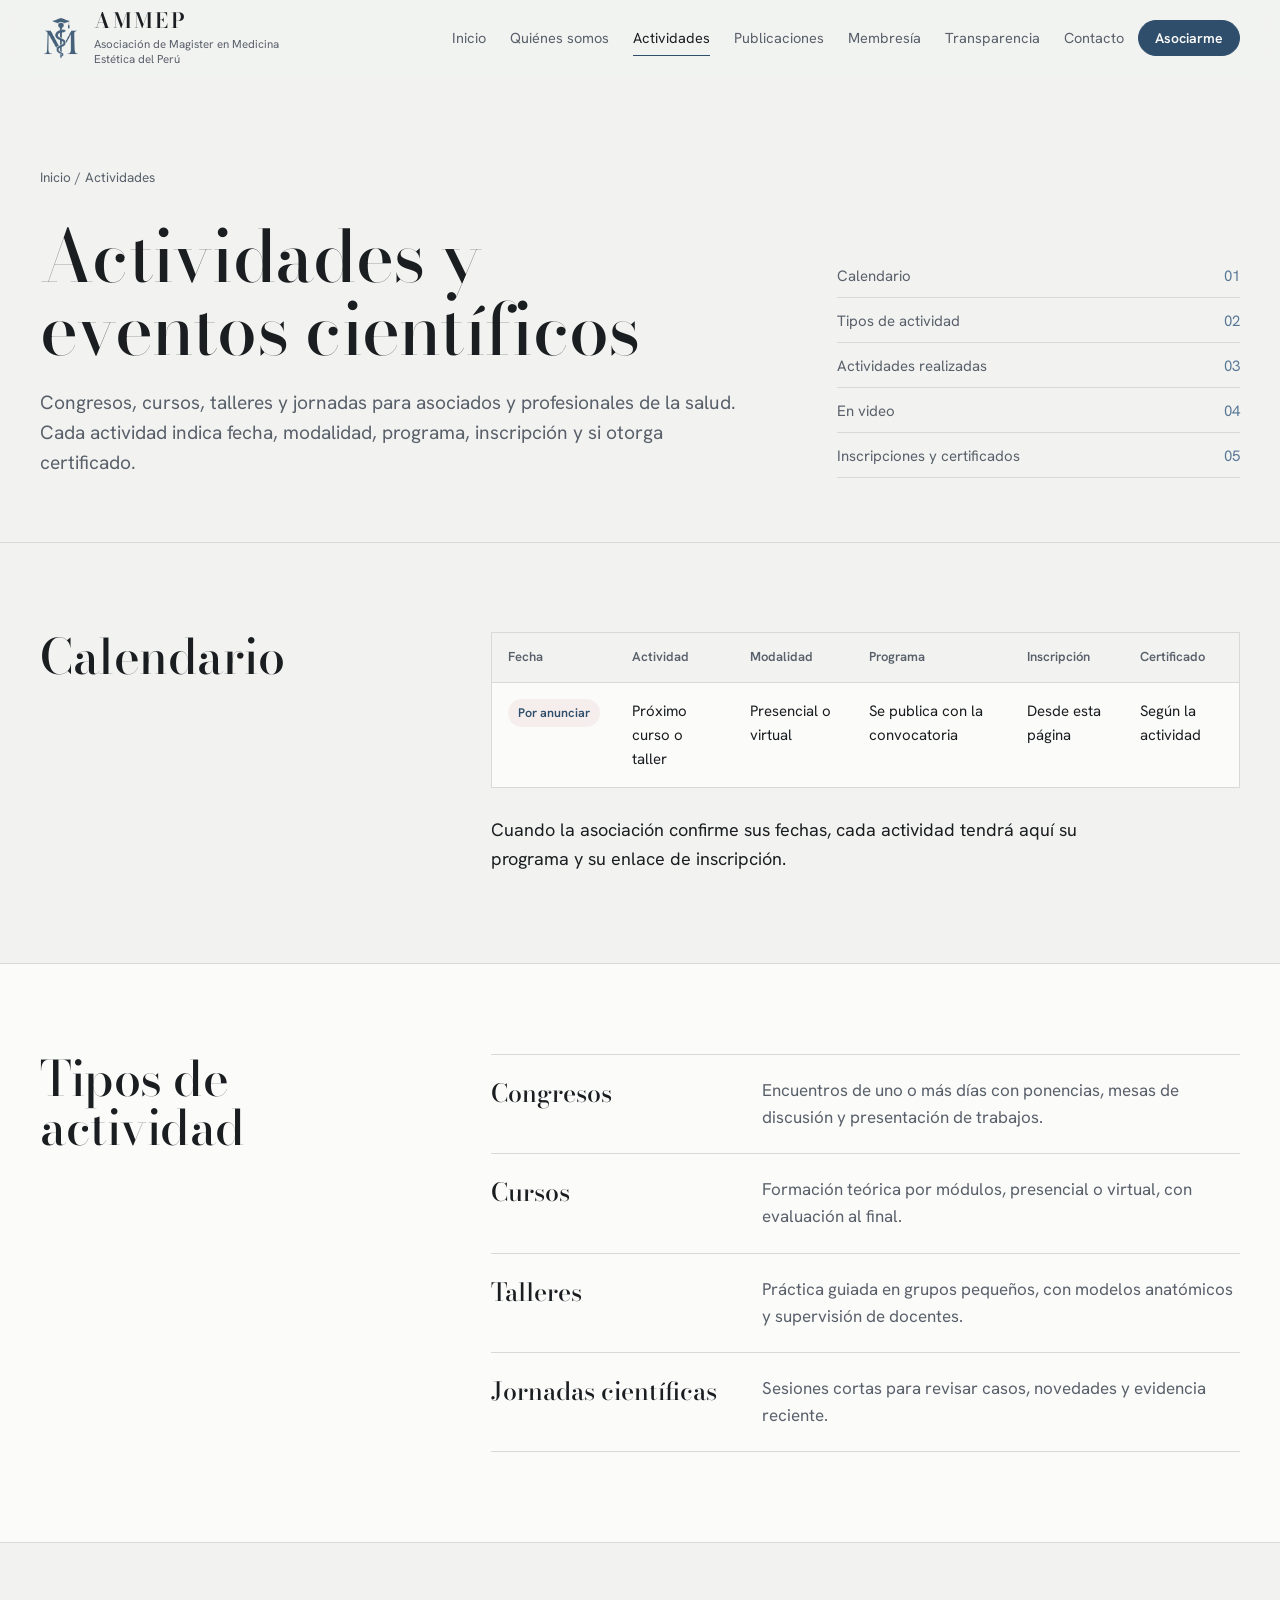
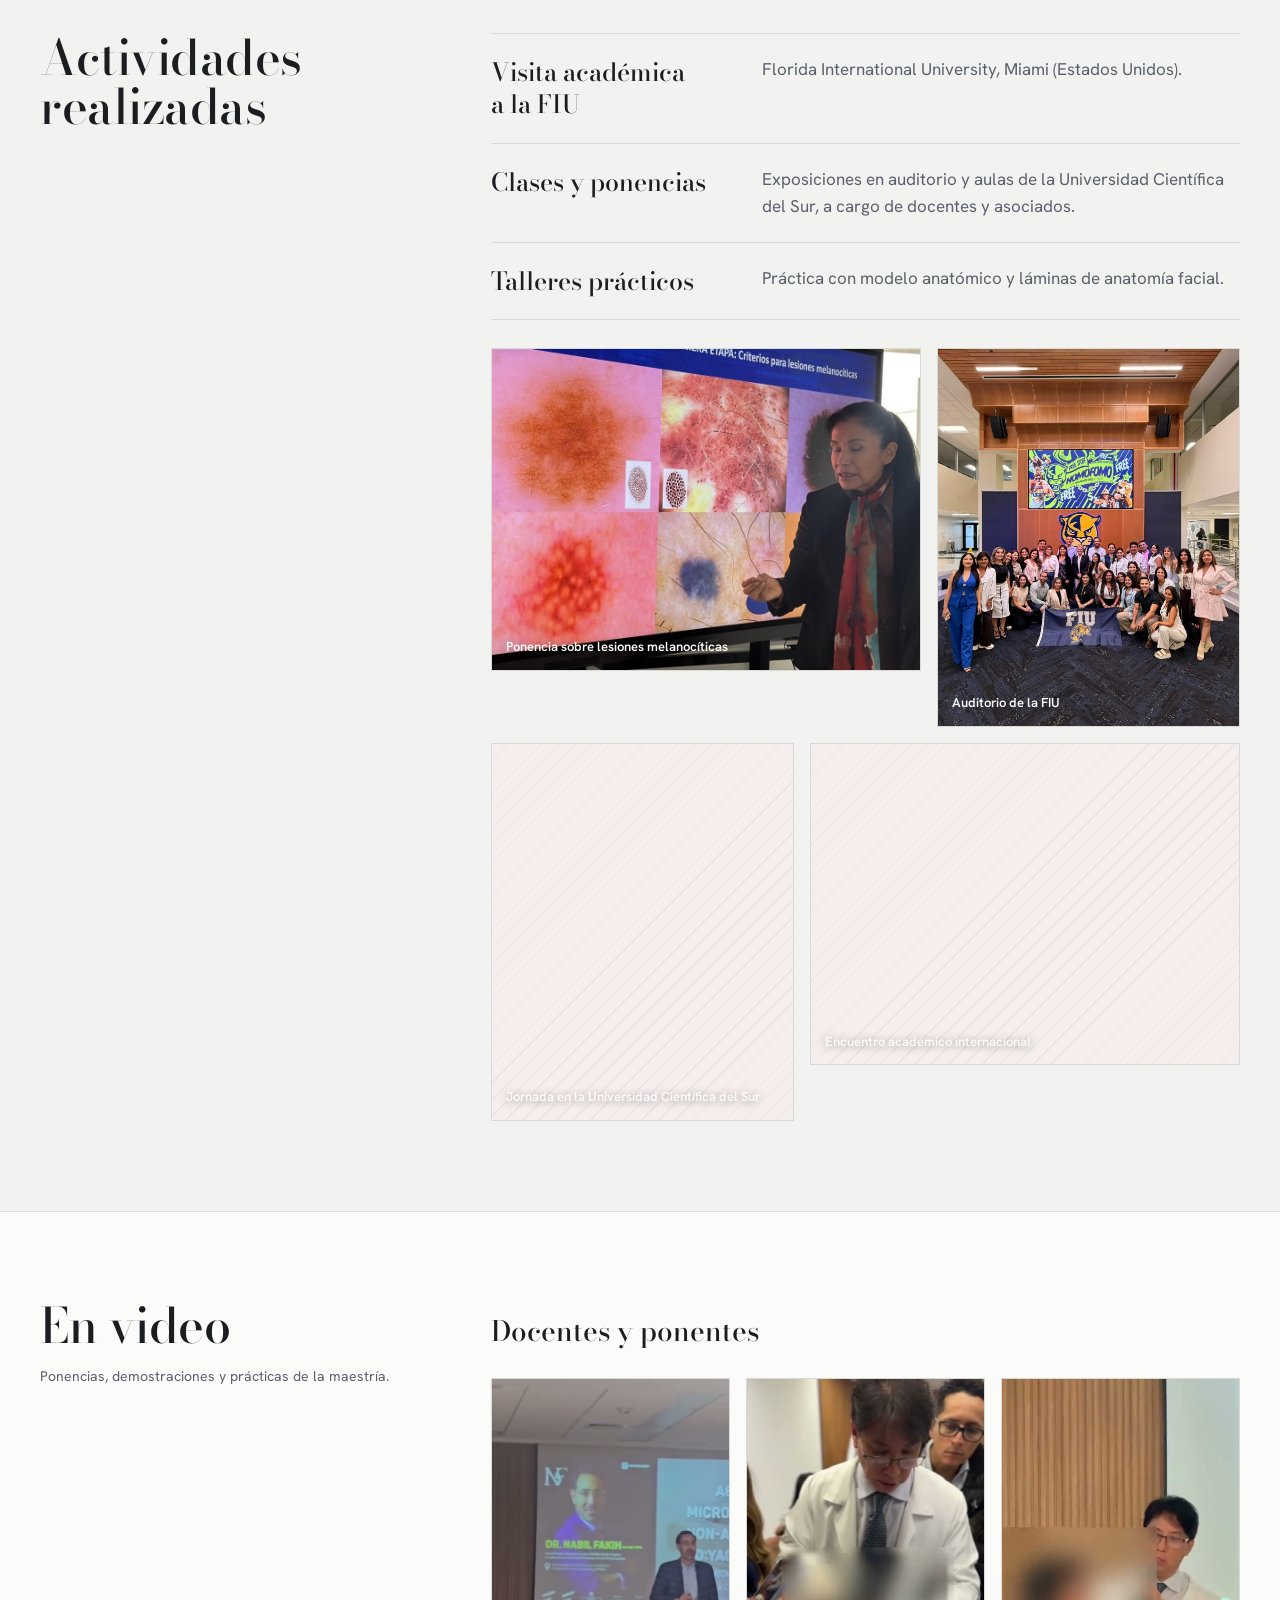
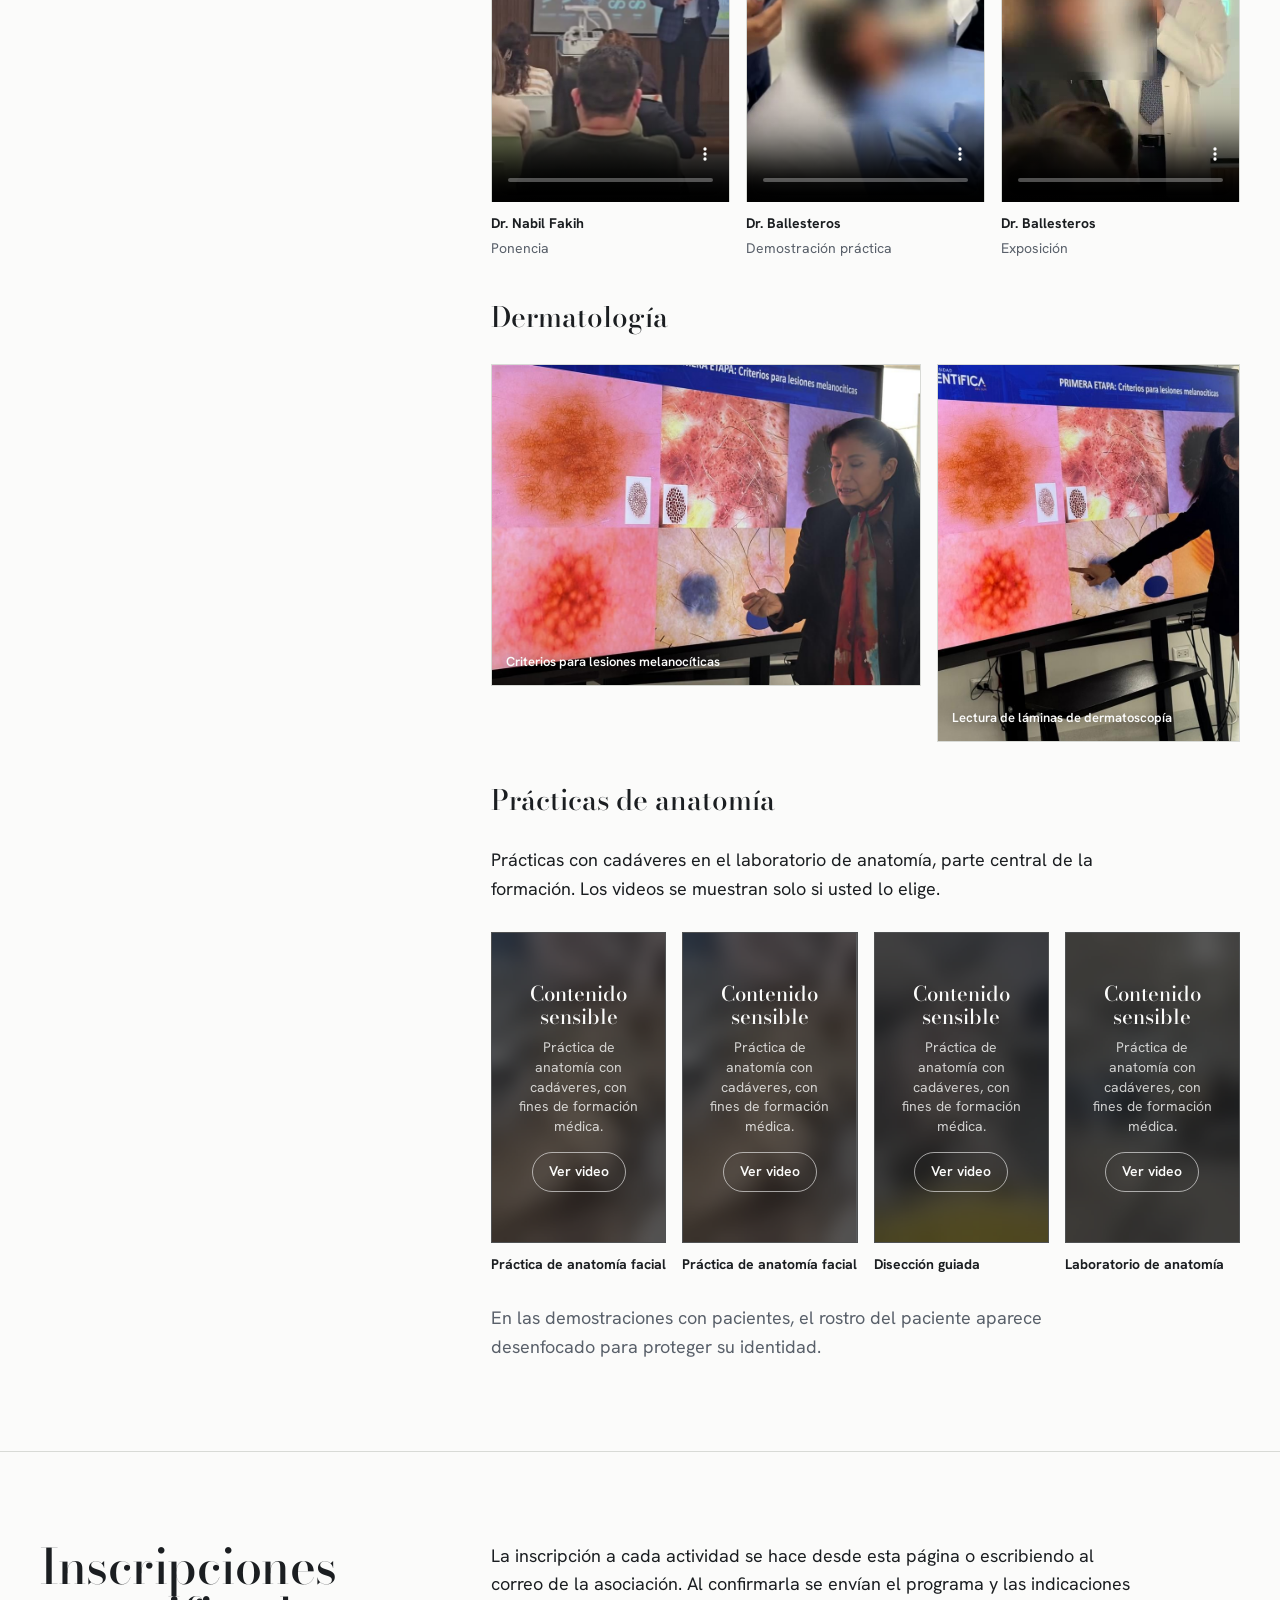
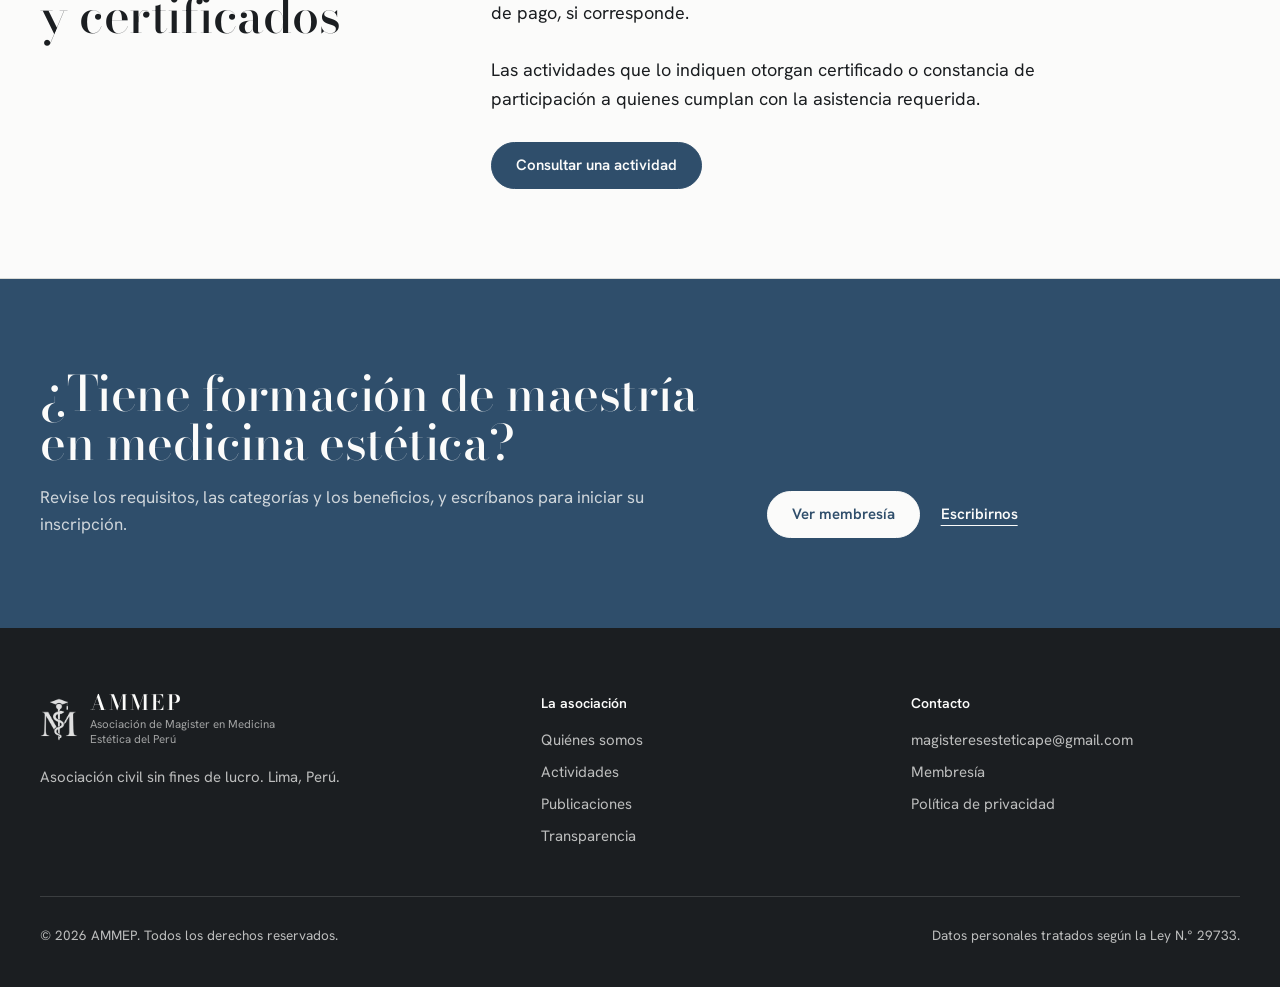
==== actividades.html @ 6d78eb1d "Vista previa de la web de AMMEP Co-Authored-By: Claude Opus 5.5 <noreply@anthropic.com>" ====
<!doctype html>
<html lang="es-PE">
<head>
<meta charset="utf-8">
<meta name="robots" content="noindex, nofollow">
<meta name="viewport" content="width=device-width, initial-scale=1, viewport-fit=cover">
<title>Actividades | AMMEP</title>
<meta name="description" content="Congresos, cursos, talleres y jornadas científicas de AMMEP: calendario, modalidad, inscripción y certificados.">
<meta property="og:title" content="Actividades | AMMEP">
<meta property="og:description" content="Congresos, cursos, talleres y jornadas científicas de AMMEP: calendario, modalidad, inscripción y certificados.">
<meta property="og:type" content="website">
<meta property="og:url" content="https://www.ammep.pe/actividades.html">
<meta property="og:image" content="https://www.ammep.pe/assets/fotos/fiu-fachada.jpg">
<link rel="canonical" href="https://www.ammep.pe/actividades.html">
<meta property="og:locale" content="es_PE">
<meta name="theme-color" content="#f2f3f1">
<link rel="icon" href="data:image/svg+xml,%3Csvg xmlns='http://www.w3.org/2000/svg' viewBox='0 0 64 64'%3E%3Crect width='64' height='64' rx='14' fill='%234f2f43'/%3E%3Ctext x='32' y='44' text-anchor='middle' font-family='Georgia,serif' font-size='34' fill='%23fbfbfa'%3EA%3C/text%3E%3C/svg%3E">
<link rel="preconnect" href="https://fonts.googleapis.com">
<link rel="preconnect" href="https://fonts.gstatic.com" crossorigin>
<link rel="stylesheet" href="https://fonts.googleapis.com/css2?family=Bodoni+Moda:ital,opsz,wght@0,6..96,400..700;1,6..96,400..600&family=Hanken+Grotesk:wght@400;500;600&display=swap">
<link rel="stylesheet" href="assets/estilos.css">
<script>document.documentElement.classList.add('js')</script>
</head>
<body>
<header class="cabecera">
  <div class="contenedor">
    <a class="marca" href="index.html" aria-label="AMMEP, ir al inicio">
      <img src="assets/logo.png" alt="" onerror="this.remove()">
      <span><span class="sigla">AMMEP</span><span class="nombre">Asociación de Magister en Medicina Estética del Perú</span></span>
    </a>
    <button class="boton-menu" type="button" aria-expanded="false" aria-controls="menu"><b>Menú</b><span aria-hidden="true"></span></button>
    <nav class="menu" id="menu" aria-label="Principal">
      <a href="index.html">Inicio</a>
      <a href="quienes-somos.html">Quiénes somos</a>
      <a href="actividades.html" aria-current="page">Actividades</a>
      <a href="publicaciones.html">Publicaciones</a>
      <a href="membresia.html">Membresía</a>
      <a href="transparencia.html">Transparencia</a>
      <a href="contacto.html">Contacto</a>
      <a class="boton lleno chico" href="membresia.html#inscripcion">Asociarme</a>
    </nav>
  </div>
</header>
<main>
<section class="titulo-pagina">
  <div class="contenedor">
    <p class="ruta"><a href="index.html">Inicio</a> / Actividades</p>
    <div style="display:grid;gap:22px">
      <h1>Actividades y eventos científicos</h1>
      <p class="lead">Congresos, cursos, talleres y jornadas para asociados y profesionales de la salud. Cada actividad indica fecha, modalidad, programa, inscripción y si otorga certificado.</p>
    </div>
    <ul class="indice" aria-label="En esta página">
        <li><a href="#calendario"><span>Calendario</span><span>01</span></a></li>
        <li><a href="#tipos"><span>Tipos de actividad</span><span>02</span></a></li>
        <li><a href="#realizadas"><span>Actividades realizadas</span><span>03</span></a></li>
        <li><a href="#videos"><span>En video</span><span>04</span></a></li>
        <li><a href="#inscripciones"><span>Inscripciones y certificados</span><span>05</span></a></li>
    </ul>
  </div>
</section>
<section class="bloque" id="calendario">
  <div class="contenedor">
    <div class="cabeza">
      <h2>Calendario</h2>
    </div>
    <div class="cuerpo">
      <div class="tabla">
        <table>
          <thead><tr><th>Fecha</th><th>Actividad</th><th>Modalidad</th><th>Programa</th><th>Inscripción</th><th>Certificado</th></tr></thead>
          <tbody>
            <tr><td><span class="estado">Por anunciar</span></td><td>Próximo curso o taller</td><td>Presencial o virtual</td><td>Se publica con la convocatoria</td><td>Desde esta página</td><td>Según la actividad</td></tr>
          </tbody>
        </table>
      </div>
      <p>Cuando la asociación confirme sus fechas, cada actividad tendrá aquí su programa y su enlace de inscripción.</p>
    </div>
  </div>
</section>
<section class="bloque tinte" id="tipos">
  <div class="contenedor">
    <div class="cabeza">
      <h2>Tipos de actividad</h2>
    </div>
    <div class="cuerpo">
      <ul class="filas">
        <li><h3>Congresos</h3><p>Encuentros de uno o más días con ponencias, mesas de discusión y presentación de trabajos.</p></li>
        <li><h3>Cursos</h3><p>Formación teórica por módulos, presencial o virtual, con evaluación al final.</p></li>
        <li><h3>Talleres</h3><p>Práctica guiada en grupos pequeños, con modelos anatómicos y supervisión de docentes.</p></li>
        <li><h3>Jornadas científicas</h3><p>Sesiones cortas para revisar casos, novedades y evidencia reciente.</p></li>
      </ul>
    </div>
  </div>
</section>
<section class="bloque" id="realizadas">
  <div class="contenedor">
    <div class="cabeza">
      <h2>Actividades realizadas</h2>
    </div>
    <div class="cuerpo">
      <ul class="filas">
        <li><h3>Visita académica a la FIU</h3><p>Florida International University, Miami (Estados Unidos).</p></li>
        <li><h3>Clases y ponencias</h3><p>Exposiciones en auditorio y aulas de la Universidad Científica del Sur, a cargo de docentes y asociados.</p></li>
        <li><h3>Talleres prácticos</h3><p>Práctica con modelo anatómico y láminas de anatomía facial.</p></li>
      </ul>
      <div class="galeria">
        <figure class="foto"><img src="assets/fotos/dermatoscopia.jpg" alt="Ponencia sobre lesiones melanocíticas" loading="lazy" decoding="async" style="object-position:center"><figcaption><b>Ponencia sobre lesiones melanocíticas</b><code>assets/fotos/dermatoscopia.jpg</code></figcaption></figure>
        <figure class="foto"><img src="assets/fotos/fiu-auditorio.jpg" alt="Auditorio de la FIU" loading="lazy" decoding="async" style="object-position:center 70%"><figcaption><b>Auditorio de la FIU</b><code>assets/fotos/fiu-auditorio.jpg</code></figcaption></figure>
        <figure class="foto"><img src="assets/fotos/grupo-cientifica.jpg" alt="Jornada en la Universidad Científica del Sur" loading="lazy" decoding="async" style="object-position:center 65%"><figcaption><b>Jornada en la Universidad Científica del Sur</b><code>assets/fotos/grupo-cientifica.jpg</code></figcaption></figure>
        <figure class="foto"><img src="assets/fotos/aaam-grupo.jpg" alt="Encuentro académico internacional" loading="lazy" decoding="async" style="object-position:center 60%"><figcaption><b>Encuentro académico internacional</b><code>assets/fotos/aaam-grupo.jpg</code></figcaption></figure>
      </div>
    </div>
  </div>
</section>
<section class="bloque tinte" id="videos">
  <div class="contenedor">
    <div class="cabeza">
      <h2>En video</h2>
      <p class="chico">Ponencias, demostraciones y prácticas de la maestría.</p>
    </div>
    <div class="cuerpo">
      <h3>Docentes y ponentes</h3>
      <div class="videos">
        <figure class="video"><video controls playsinline preload="none" poster="assets/videos/dr-fakih-ponencia.jpg"><source src="assets/videos/dr-fakih-ponencia.mp4" type="video/mp4"></video><figcaption><b>Dr. Nabil Fakih</b><span>Ponencia</span></figcaption></figure>
        <figure class="video"><video controls playsinline preload="none" poster="assets/videos/dr-ballesteros-procedimiento.jpg"><source src="assets/videos/dr-ballesteros-procedimiento.mp4" type="video/mp4"></video><figcaption><b>Dr. Ballesteros</b><span>Demostración práctica</span></figcaption></figure>
        <figure class="video"><video controls playsinline preload="none" poster="assets/videos/dr-ballesteros-ponencia.jpg"><source src="assets/videos/dr-ballesteros-ponencia.mp4" type="video/mp4"></video><figcaption><b>Dr. Ballesteros</b><span>Exposición</span></figcaption></figure>
      </div>
      <h3>Dermatología</h3>
      <div class="galeria">
        <figure class="foto"><img src="assets/fotos/dermatologa-2.jpg" alt="Criterios para lesiones melanocíticas" loading="lazy" decoding="async" style="object-position:center"><figcaption><b>Criterios para lesiones melanocíticas</b><code>assets/fotos/dermatologa-2.jpg</code></figcaption></figure>
        <figure class="foto"><img src="assets/fotos/dermatologa-1.jpg" alt="Lectura de láminas de dermatoscopía" loading="lazy" decoding="async" style="object-position:center 40%"><figcaption><b>Lectura de láminas de dermatoscopía</b><code>assets/fotos/dermatologa-1.jpg</code></figcaption></figure>
      </div>
      <h3>Prácticas de anatomía</h3>
      <p>Prácticas con cadáveres en el laboratorio de anatomía, parte central de la formación. Los videos se muestran solo si usted lo elige.</p>
      <div class="videos">
        <figure class="video sensible"><video playsinline preload="none" poster="assets/videos/anatomia-1.jpg" data-src="assets/videos/anatomia-1.mp4"></video><button class="aviso-sensible" type="button"><b>Contenido sensible</b><span>Práctica de anatomía con cadáveres, con fines de formación médica.</span><i>Ver video</i></button><figcaption><b>Práctica de anatomía facial</b></figcaption></figure>
        <figure class="video sensible"><video playsinline preload="none" poster="assets/videos/anatomia-2.jpg" data-src="assets/videos/anatomia-2.mp4"></video><button class="aviso-sensible" type="button"><b>Contenido sensible</b><span>Práctica de anatomía con cadáveres, con fines de formación médica.</span><i>Ver video</i></button><figcaption><b>Práctica de anatomía facial</b></figcaption></figure>
        <figure class="video sensible"><video playsinline preload="none" poster="assets/videos/anatomia-3.jpg" data-src="assets/videos/anatomia-3.mp4"></video><button class="aviso-sensible" type="button"><b>Contenido sensible</b><span>Práctica de anatomía con cadáveres, con fines de formación médica.</span><i>Ver video</i></button><figcaption><b>Disección guiada</b></figcaption></figure>
        <figure class="video sensible"><video playsinline preload="none" poster="assets/videos/anatomia-4.jpg" data-src="assets/videos/anatomia-4.mp4"></video><button class="aviso-sensible" type="button"><b>Contenido sensible</b><span>Práctica de anatomía con cadáveres, con fines de formación médica.</span><i>Ver video</i></button><figcaption><b>Laboratorio de anatomía</b></figcaption></figure>
      </div>
      <p class="chico">En las demostraciones con pacientes, el rostro del paciente aparece desenfocado para proteger su identidad.</p>
    </div>
  </div>
</section>
<section class="bloque tinte" id="inscripciones">
  <div class="contenedor">
    <div class="cabeza">
      <h2>Inscripciones y certificados</h2>
    </div>
    <div class="cuerpo">
      <p>La inscripción a cada actividad se hace desde esta página o escribiendo al correo de la asociación. Al confirmarla se envían el programa y las indicaciones de pago, si corresponde.</p>
      <p>Las actividades que lo indiquen otorgan certificado o constancia de participación a quienes cumplan con la asistencia requerida.</p>
      <div class="acciones"><a class="boton lleno" href="contacto.html">Consultar una actividad</a></div>
    </div>
  </div>
</section>
<section class="llamado">
  <div class="contenedor">
    <div style="display:grid;gap:16px">
      <h2>¿Tiene formación de maestría en medicina estética?</h2>
      <p>Revise los requisitos, las categorías y los beneficios, y escríbanos para iniciar su inscripción.</p>
    </div>
    <div class="acciones">
      <a class="boton lleno" href="membresia.html">Ver membresía</a>
      <a class="boton texto" href="contacto.html">Escribirnos</a>
    </div>
  </div>
</section>
</main>
<footer class="pie">
  <div class="contenedor">
    <div style="display:grid;gap:18px;align-content:start">
      <a class="marca" href="index.html"><img src="assets/logo-blanco.png" alt="" onerror="this.remove()"><span><span class="sigla">AMMEP</span><span class="nombre">Asociación de Magister en Medicina Estética del Perú</span></span></a>
      <p>Asociación civil sin fines de lucro. Lima, Perú.</p>
    </div>
    <div>
      <h4>La asociación</h4>
      <ul>
        <li><a href="quienes-somos.html">Quiénes somos</a></li>
        <li><a href="actividades.html">Actividades</a></li>
        <li><a href="publicaciones.html">Publicaciones</a></li>
        <li><a href="transparencia.html">Transparencia</a></li>
      </ul>
    </div>
    <div>
      <h4>Contacto</h4>
      <ul>
        <li><a href="mailto:magisteresesteticape@gmail.com">magisteresesteticape@gmail.com</a></li>
        <li><a href="membresia.html">Membresía</a></li>
        <li><a href="contacto.html#privacidad">Política de privacidad</a></li>
      </ul>
    </div>
    <div class="legal"><span>© <span data-anio>2026</span> AMMEP. Todos los derechos reservados.</span><span>Datos personales tratados según la Ley N.° 29733.</span></div>
  </div>
</footer>
<script src="assets/sitio.js"></script>
</body>
</html>
---- assets/estilos.css ----
/* AMMEP: sociedad científica con aire de laboratorio fino.
   Porcelana fría, azul marino del logo, Bodoni para los títulos y láminas de anatomía en línea fina. */
:root {
  --porcelana: #f2f3f1;
  --hueso: #fbfbfa;
  --grafito: #1b1e21;
  --pizarra: #59606a;
  --linea: #d8dad6;
  --marino: #2f4e6b;
  --marino-2: #5a7896;
  --rubor: #e9dcd8;
  --rubor-claro: #f5eeec;
  --display: "Bodoni Moda", "Bodoni 72", Didot, Georgia, serif;
  --texto: "Hanken Grotesk", "Segoe UI", system-ui, sans-serif;
  --ease: cubic-bezier(.23, 1, .32, 1);
  --ancho: 1240px;
  --gutter: max(20px, env(safe-area-inset-left, 0px));
  color-scheme: light;
}

*, *::before, *::after { box-sizing: border-box; }
html { -webkit-text-size-adjust: 100%; scroll-behavior: smooth; scroll-padding-top: 96px; }
@media (prefers-reduced-motion: reduce) { html { scroll-behavior: auto; } }
body { margin: 0; background: var(--porcelana); color: var(--grafito); font: 400 17px/1.6 var(--texto); -webkit-font-smoothing: antialiased; text-rendering: optimizeLegibility; }
img { max-width: 100%; display: block; }
a { color: inherit; text-decoration-thickness: 1px; text-underline-offset: 4px; }
a:hover { color: var(--marino); }
:focus-visible { outline: 2px solid var(--marino); outline-offset: 3px; border-radius: 2px; }
::selection { background: var(--rubor); color: var(--grafito); }

h1, h2, h3, h4 { margin: 0; font-weight: 500; text-wrap: balance; }
h1, h2 { font-family: var(--display); font-optical-sizing: auto; letter-spacing: -.01em; line-height: 1.02; }
h1 { font-size: clamp(40px, 5.6vw, 84px); }
h2 { font-size: clamp(32px, 3.8vw, 54px); }
h3 { font-family: var(--texto); font-size: 20px; font-weight: 600; line-height: 1.3; }
p { margin: 0; max-width: 64ch; }
.lead { font-size: clamp(18px, 1.5vw, 21px); line-height: 1.55; color: var(--pizarra); }
.chico { font-size: 14px; color: var(--pizarra); }

.contenedor { width: 100%; max-width: var(--ancho); margin-inline: auto; padding-left: var(--gutter); padding-right: max(20px, env(safe-area-inset-right, 0px)); }


/* ---------- Encabezado ---------- */
.cabecera { position: sticky; top: env(safe-area-inset-top, 0px); z-index: 30; background: color-mix(in srgb, var(--porcelana) 86%, transparent); backdrop-filter: saturate(1.2) blur(14px); -webkit-backdrop-filter: saturate(1.2) blur(14px); border-bottom: 1px solid transparent; transition: border-color .3s var(--ease); }
.cabecera.con-scroll { border-bottom-color: var(--linea); }
.cabecera .contenedor { display: flex; align-items: center; justify-content: space-between; gap: 24px; min-height: 76px; }
.marca { display: flex; align-items: center; gap: 12px; text-decoration: none; color: var(--grafito); }
.marca img { width: 42px; height: 42px; object-fit: contain; }
.marca .sigla { font: 600 21px/1 var(--display); letter-spacing: .14em; }
.marca .nombre { display: block; font-size: 11.5px; line-height: 1.3; color: var(--pizarra); max-width: 210px; }
.marca:hover { color: var(--grafito); }
.menu { display: flex; align-items: center; gap: 4px; }
.menu a { text-decoration: none; font-size: 14.5px; color: var(--pizarra); padding: 8px 10px; position: relative; transition: color .2s var(--ease); }
.menu a::after { content: ""; position: absolute; left: 10px; right: 10px; bottom: 2px; height: 1px; background: var(--marino); transform: scaleX(0); transform-origin: left; transition: transform .35s var(--ease); }
@media (hover: hover) and (pointer: fine) { .menu a:hover { color: var(--grafito); } .menu a:hover::after { transform: scaleX(1); } }
.menu a[aria-current="page"] { color: var(--grafito); }
.menu a[aria-current="page"]::after { transform: scaleX(1); }
.boton-menu { display: none; }

/* ---------- Botones ---------- */
.boton { display: inline-flex; align-items: center; gap: 10px; font: 600 15px/1 var(--texto); text-decoration: none; border-radius: 99px; padding: 15px 24px; border: 1px solid var(--marino); transition: background .25s var(--ease), color .25s var(--ease), transform .16s var(--ease); cursor: pointer; }
.boton:active { transform: scale(.97); }
.boton.lleno { background: var(--marino); color: var(--hueso); }
.boton.lleno:hover { background: var(--grafito); border-color: var(--grafito); color: var(--hueso); }
.boton.borde { background: transparent; color: var(--marino); }
.boton.borde:hover { background: var(--marino); color: var(--hueso); }
.boton.texto { border-color: transparent; padding-inline: 4px; color: var(--grafito); text-decoration: underline; text-underline-offset: 6px; }
.boton.chico { padding: 10px 16px; font-size: 14px; }
.acciones { display: flex; flex-wrap: wrap; align-items: center; gap: 12px 16px; }

/* ---------- Portada de inicio ---------- */
.portada { padding-block: clamp(40px, 7vw, 96px) clamp(56px, 8vw, 120px); }
.portada .contenedor { display: grid; grid-template-columns: minmax(0, 1.15fr) minmax(0, .85fr); gap: clamp(32px, 5vw, 80px); align-items: center; }
.portada .texto { display: grid; gap: 28px; }
.portada .ubicacion { font-size: 14px; color: var(--pizarra); display: flex; align-items: center; gap: 12px; }
.portada .ubicacion::before { content: ""; width: 34px; height: 1px; background: var(--marino); }
.lamina { position: relative; aspect-ratio: 4 / 5; max-width: 100%; background: var(--rubor-claro); border-radius: 2px; overflow: hidden; }
.lamina svg { position: absolute; inset: 0; width: 100%; height: 100%; }
.lamina .trazo { fill: none; stroke: var(--marino); stroke-width: 1; vector-effect: non-scaling-stroke; }
.lamina .guia { fill: none; stroke: var(--marino-2); stroke-width: .75; stroke-dasharray: 3 5; vector-effect: non-scaling-stroke; opacity: .7; }
.lamina .punto { fill: var(--marino); }
.lamina text { font: 500 11px var(--texto); fill: var(--pizarra); letter-spacing: .02em; }
.lamina text.cifra { font-variant-numeric: tabular-nums; fill: var(--marino); }
.lamina .lamina-pie { position: absolute; left: 20px; right: 20px; bottom: 16px; display: flex; justify-content: space-between; font-size: 12px; color: var(--pizarra); }
@media (prefers-reduced-motion: no-preference) {
  .lamina .dibuja { stroke-dasharray: 1200; stroke-dashoffset: 1200; animation: dibuja 2.4s var(--ease) .2s forwards; }
  .lamina .aparece { opacity: 0; animation: aparece .8s var(--ease) forwards; }
  @keyframes dibuja { to { stroke-dashoffset: 0; } }
  @keyframes aparece { to { opacity: 1; } }
}

/* ---------- Encabezado de páginas internas ---------- */
.titulo-pagina { padding-block: clamp(48px, 7vw, 104px) clamp(36px, 5vw, 64px); border-bottom: 1px solid var(--linea); }
.titulo-pagina .contenedor { display: grid; grid-template-columns: minmax(0, 1fr) minmax(0, .55fr); gap: 32px 64px; align-items: end; }
.titulo-pagina .ruta { grid-column: 1 / -1; font-size: 13.5px; color: var(--pizarra); }
.titulo-pagina .ruta a { text-decoration: none; }
.titulo-pagina h1 { font-size: clamp(42px, 5.6vw, 84px); }
.indice { list-style: none; margin: 0; padding: 0; display: grid; gap: 2px; font-size: 15px; align-self: end; }
.indice a { display: flex; justify-content: space-between; gap: 16px; text-decoration: none; padding: 9px 0; border-bottom: 1px solid var(--linea); color: var(--pizarra); }
.indice a span:last-child { font-variant-numeric: tabular-nums; color: var(--marino-2); }
.indice a:hover { color: var(--grafito); }

/* ---------- Bloques de contenido: título a la izquierda, texto a la derecha ---------- */
.bloque { padding-block: clamp(56px, 7vw, 104px); border-bottom: 1px solid var(--linea); }
.bloque:last-of-type { border-bottom: 0; }
.bloque .contenedor { display: grid; grid-template-columns: minmax(0, 4fr) minmax(0, 8fr); gap: 28px clamp(32px, 6vw, 96px); }
.bloque .cabeza { display: grid; gap: 14px; align-content: start; }
@media (min-width: 900px) { .bloque .cabeza { position: sticky; top: 112px; align-self: start; } }
.bloque .cuerpo { display: grid; gap: 28px; min-width: 0; }
.bloque .cuerpo > p { font-size: 18px; }
.bloque.tinte { background: var(--hueso); }

/* Lista editorial con filete */
.filas { list-style: none; margin: 0; padding: 0; display: grid; }
.filas > li { display: grid; grid-template-columns: minmax(0, 1fr) minmax(0, 2fr); gap: 8px 32px; padding: 22px 0; border-top: 1px solid var(--linea); }
.filas > li:last-child { border-bottom: 1px solid var(--linea); }
.filas h3 { font-family: var(--display); font-size: 25px; font-weight: 500; }
.filas p { color: var(--pizarra); }

/* Misión y visión: dos citas grandes */
.declaraciones { display: grid; grid-template-columns: minmax(0, 1fr) minmax(0, 1fr); gap: 24px; }
.declaraciones div { background: var(--hueso); border: 1px solid var(--linea); padding: clamp(24px, 3vw, 40px); display: grid; gap: 14px; align-content: start; }
.declaraciones h3 { font: 600 13px var(--texto); letter-spacing: .08em; text-transform: uppercase; color: var(--marino); }
.declaraciones p { font: 400 clamp(21px, 2vw, 26px)/1.35 var(--display); color: var(--grafito); }

/* Personas de la junta */
.junta { display: grid; grid-template-columns: repeat(auto-fill, minmax(210px, 1fr)); gap: 0; border-top: 1px solid var(--linea); border-left: 1px solid var(--linea); }
.junta div { padding: 22px 20px 24px; border-right: 1px solid var(--linea); border-bottom: 1px solid var(--linea); display: grid; gap: 6px; background: var(--hueso); }
.junta .cargo { font-size: 13.5px; color: var(--marino); font-weight: 600; }
.junta .persona { font: 500 22px/1.2 var(--display); }

/* Ficha de datos */
.ficha { margin: 0; display: grid; grid-template-columns: minmax(150px, max-content) minmax(0, 1fr); border-top: 1px solid var(--linea); }
.ficha dt, .ficha dd { padding: 14px 0; border-bottom: 1px solid var(--linea); margin: 0; }
.ficha dt { color: var(--pizarra); font-size: 15px; padding-right: 32px; }
.ficha dd { font-weight: 500; }

/* Tabla de calendario */
.tabla { overflow-x: auto; border: 1px solid var(--linea); background: var(--hueso); }
.tabla table { width: 100%; border-collapse: collapse; font-size: 15px; min-width: 720px; font-variant-numeric: tabular-nums; }
.tabla th { text-align: left; font-weight: 600; font-size: 13px; color: var(--pizarra); padding: 14px 16px; border-bottom: 1px solid var(--linea); background: var(--porcelana); }
.tabla td { padding: 16px; border-bottom: 1px solid var(--linea); vertical-align: top; }
.tabla tr:last-child td { border-bottom: 0; }
.estado { display: inline-block; font-size: 12.5px; font-weight: 600; padding: 4px 10px; border-radius: 99px; background: var(--rubor-claro); color: var(--marino); white-space: nowrap; }

/* Fotos: espacios reservados hasta que lleguen los archivos */
.foto { position: relative; margin: 0; background: var(--rubor-claro); overflow: hidden; border: 1px solid var(--linea); }
.foto::before { content: ""; position: absolute; inset: 0; background: repeating-linear-gradient(135deg, transparent 0 11px, rgba(47, 78, 107, .06) 11px 12px); }
.foto img { width: 100%; height: 100%; object-fit: cover; position: relative; }
.foto figcaption { position: absolute; left: 14px; bottom: 12px; right: 14px; font-size: 13px; color: var(--pizarra); display: grid; gap: 2px; }
.foto figcaption b { color: var(--grafito); font-weight: 600; }
.foto figcaption code { font-size: 11.5px; color: var(--marino-2); }
.foto img + figcaption { color: var(--hueso); text-shadow: 0 1px 8px rgba(0,0,0,.4); }
.foto img + figcaption b { color: var(--hueso); }
.foto img + figcaption code { display: none; }
.galeria { display: grid; grid-template-columns: repeat(12, minmax(0, 1fr)); gap: 16px; }
.galeria .foto:nth-child(1) { grid-column: span 7; aspect-ratio: 4 / 3; }
.galeria .foto:nth-child(2) { grid-column: span 5; aspect-ratio: 4 / 5; }
.galeria .foto:nth-child(3) { grid-column: span 5; aspect-ratio: 4 / 5; }
.galeria .foto:nth-child(4) { grid-column: span 7; aspect-ratio: 4 / 3; }

/* Pasos de inscripción */
.pasos { list-style: none; margin: 0; padding: 0; counter-reset: paso; display: grid; gap: 0; }
.pasos li { counter-increment: paso; display: grid; grid-template-columns: 64px minmax(0, 1fr); gap: 4px 20px; padding: 22px 0; border-top: 1px solid var(--linea); }
.pasos li::before { content: counter(paso, decimal-leading-zero); grid-row: span 2; font: 400 34px/1 var(--display); color: var(--marino-2); font-variant-numeric: tabular-nums; }
.pasos li p { color: var(--pizarra); }

/* Categorías de membresía */
.categorias { display: grid; grid-template-columns: repeat(3, minmax(0, 1fr)); gap: 0; border: 1px solid var(--linea); background: var(--hueso); }
.categorias > div { padding: 28px 24px; display: grid; gap: 12px; align-content: start; border-right: 1px solid var(--linea); }
.categorias > div:last-child { border-right: 0; }
.categorias h3 { font-family: var(--display); font-size: 26px; font-weight: 500; }
.categorias p { color: var(--pizarra); font-size: 16px; }
.categorias .cuota { margin-top: 8px; padding-top: 14px; border-top: 1px solid var(--linea); font-size: 14px; color: var(--pizarra); }

/* Documentos */
.documentos { list-style: none; margin: 0; padding: 0; display: grid; }
.documentos li { display: flex; justify-content: space-between; align-items: center; gap: 16px; padding: 18px 0; border-top: 1px solid var(--linea); flex-wrap: wrap; }
.documentos li:last-child { border-bottom: 1px solid var(--linea); }
.documentos .nombre-doc { display: grid; gap: 2px; }
.documentos .nombre-doc span { font-size: 14px; color: var(--pizarra); }

/* Recursos externos */
.recursos { list-style: none; margin: 0; padding: 0; display: grid; grid-template-columns: repeat(2, minmax(0, 1fr)); gap: 0 32px; }
.recursos li { padding: 18px 0; border-top: 1px solid var(--linea); display: grid; gap: 4px; }
.recursos a { font-weight: 600; text-decoration: none; display: inline-flex; gap: 8px; align-items: baseline; }
.recursos a::after { content: "↗"; font-size: 13px; color: var(--marino-2); }
.recursos span { font-size: 15px; color: var(--pizarra); }

/* Contacto */
.correo-grande { font: 400 clamp(24px, 3.4vw, 44px)/1.15 var(--display); word-break: break-word; text-decoration: none; }
.formulario { display: grid; gap: 18px; background: var(--hueso); border: 1px solid var(--linea); padding: clamp(22px, 3vw, 36px); }
.formulario .doble { display: grid; grid-template-columns: minmax(0, 1fr) minmax(0, 1fr); gap: 18px; }
.campo { display: grid; gap: 8px; }
.campo label { font-size: 14px; font-weight: 600; }
.campo input, .campo select, .campo textarea { font: 400 16px var(--texto); color: var(--grafito); background: var(--porcelana); border: 1px solid var(--linea); border-radius: 2px; padding: 13px 14px; width: 100%; transition: border-color .2s var(--ease), background .2s var(--ease); }
.campo textarea { min-height: 140px; resize: vertical; }
.campo input:focus, .campo select:focus, .campo textarea:focus { outline: none; border-color: var(--marino); background: var(--hueso); }
.consentimiento { display: flex; gap: 12px; align-items: flex-start; font-size: 14px; color: var(--pizarra); }
.consentimiento input { width: 18px; height: 18px; margin-top: 3px; accent-color: var(--marino); flex: none; }
.mensaje-form { font-size: 14.5px; color: var(--marino); min-height: 1.4em; }
.texto-legal { display: grid; gap: 16px; }
.texto-legal h3 { font-size: 17px; }
.texto-legal p, .texto-legal li { color: var(--pizarra); font-size: 16px; }
.texto-legal ul { margin: 0; padding-left: 20px; display: grid; gap: 6px; }

/* Llamado a asociarse */
.llamado { background: var(--marino); color: var(--hueso); padding-block: clamp(56px, 7vw, 96px); }
.llamado .contenedor { display: grid; grid-template-columns: minmax(0, 1.4fr) minmax(0, 1fr); gap: 28px 64px; align-items: end; }
.llamado h2 { color: var(--hueso); }
.llamado p { color: rgba(251, 251, 250, .78); }
.llamado .boton.lleno { background: var(--hueso); color: var(--marino); border-color: var(--hueso); }
.llamado .boton.lleno:hover { background: var(--rubor); border-color: var(--rubor); color: var(--grafito); }
.llamado .boton.texto { color: var(--hueso); }

/* ---------- Pie ---------- */
.pie { background: var(--grafito); color: rgba(251, 251, 250, .72); padding-block: 64px 40px; font-size: 15px; }
.pie .contenedor { display: grid; grid-template-columns: minmax(0, 1.4fr) repeat(2, minmax(0, 1fr)); gap: 40px; }
.pie .marca { color: var(--hueso); }
.pie .marca .nombre { color: rgba(251, 251, 250, .6); }
.pie h4 { color: var(--hueso); font-size: 14px; font-weight: 600; margin-bottom: 14px; }
.pie ul { list-style: none; margin: 0; padding: 0; display: grid; gap: 8px; }
.pie a { text-decoration: none; }
.pie a:hover { color: var(--hueso); }
.pie .legal { grid-column: 1 / -1; padding-top: 28px; margin-top: 8px; border-top: 1px solid rgba(251, 251, 250, .14); display: flex; flex-wrap: wrap; justify-content: space-between; gap: 12px; font-size: 13.5px; }

/* Copiar correo */
.copiar { font: 600 13.5px var(--texto); background: none; border: 1px solid var(--linea); border-radius: 99px; padding: 8px 14px; cursor: pointer; color: var(--grafito); transition: transform .16s var(--ease), border-color .2s; }
.copiar:active { transform: scale(.97); }
.copiar:hover { border-color: var(--marino); }

/* ---------- Pantallas medianas y celular ---------- */
@media (max-width: 1080px) {
  .menu a { padding-inline: 7px; font-size: 14px; }
  .marca .nombre { display: none; }
}
@media (max-width: 960px) {
  .boton-menu { display: inline-flex; align-items: center; gap: 10px; font: 600 15px var(--texto); background: none; border: 1px solid var(--linea); border-radius: 99px; padding: 10px 16px; color: var(--grafito); cursor: pointer; }
  .boton-menu span { width: 16px; height: 9px; position: relative; }
  .boton-menu span::before, .boton-menu span::after { content: ""; position: absolute; left: 0; right: 0; height: 1.5px; background: currentColor; transition: transform .3s var(--ease), top .3s var(--ease); }
  .boton-menu span::before { top: 0; }
  .boton-menu span::after { top: 7.5px; }
  .abierto .boton-menu span::before { top: 3.75px; transform: rotate(45deg); }
  .abierto .boton-menu span::after { top: 3.75px; transform: rotate(-45deg); }
  .menu { position: fixed; inset: 76px 0 0 0; background: var(--porcelana); flex-direction: column; align-items: stretch; gap: 0; padding: 12px var(--gutter) 40px; overflow-y: auto; opacity: 0; transform: translateY(-8px); pointer-events: none; transition: opacity .3s var(--ease), transform .35s var(--ease); }
  .abierto .menu { opacity: 1; transform: none; pointer-events: auto; }
  .menu a { font: 400 30px/1.2 var(--display); color: var(--grafito); padding: 14px 0; border-bottom: 1px solid var(--linea); }
  .menu a::after { display: none; }
  .menu a[aria-current="page"] { color: var(--marino); }
  .menu .boton { margin-top: 24px; justify-content: center; font: 600 16px var(--texto); padding: 16px; border-bottom: 1px solid var(--marino); }
  .portada .contenedor, .titulo-pagina .contenedor, .bloque .contenedor, .llamado .contenedor { grid-template-columns: minmax(0, 1fr); }
  .lamina { max-width: 520px; }
  .pie .contenedor { grid-template-columns: minmax(0, 1fr) minmax(0, 1fr); }
  .pie .contenedor > div:first-child { grid-column: 1 / -1; }
}
@media (max-width: 680px) {
  body { font-size: 16px; }
  .filas > li { grid-template-columns: minmax(0, 1fr); }
  .declaraciones, .categorias, .recursos, .formulario .doble { grid-template-columns: minmax(0, 1fr); }
  .categorias > div { border-right: 0; border-bottom: 1px solid var(--linea); }
  .categorias > div:last-child { border-bottom: 0; }
  .ficha { grid-template-columns: minmax(0, 1fr); }
  .ficha dt { padding-bottom: 0; border-bottom: 0; font-size: 14px; }
  .ficha dd { padding-top: 4px; }
  .galeria { grid-template-columns: minmax(0, 1fr); }
  .galeria .foto:nth-child(n) { grid-column: auto; aspect-ratio: 4 / 3; }
  .pie .contenedor { grid-template-columns: minmax(0, 1fr); }
  .boton { width: 100%; justify-content: center; }
  .acciones .boton.texto { width: auto; }
}

/* Franja de foto a todo lo ancho */
.banda-foto { margin: 0; position: relative; }
.banda-foto img { width: 100%; height: clamp(320px, 52vw, 680px); object-fit: cover; object-position: center 62%; }
@media (max-width: 680px) { .banda-foto figcaption { font-size: 12.5px; padding-top: 32px; } }
.banda-foto figcaption { position: absolute; left: 0; right: 0; bottom: 0; padding: 48px 0 22px; background: linear-gradient(transparent, rgba(27, 30, 33, .55)); color: var(--hueso); font-size: 14px; }
.banda-foto figcaption .contenedor { display: flex; justify-content: space-between; gap: 16px; flex-wrap: wrap; }

/* Foto dentro de un bloque de texto */
.foto-bloque { margin: 0; display: grid; gap: 10px; }
.foto-bloque img { width: 100%; aspect-ratio: 3 / 2; object-fit: cover; }
.foto-bloque figcaption { font-size: 13.5px; color: var(--pizarra); }
.pie .marca img { width: 38px; height: 44px; }

/* Videos */
.cuerpo > h3 { font-family: var(--display); font-size: 28px; font-weight: 500; margin-top: 12px; }
.videos { display: grid; grid-template-columns: repeat(auto-fit, minmax(150px, 1fr)); gap: 16px; }
@media (max-width: 680px) { .videos { grid-template-columns: repeat(2, minmax(0, 1fr)); gap: 12px; } }
.video { margin: 0; display: grid; gap: 10px; position: relative; }
.video video { width: 100%; aspect-ratio: 9 / 16; object-fit: cover; background: var(--grafito); border: 1px solid var(--linea); display: block; }
.video figcaption { display: grid; gap: 2px; font-size: 14px; }
.video figcaption span { color: var(--pizarra); }
.sensible .aviso-sensible { position: absolute; left: 0; right: 0; top: 0; aspect-ratio: 9 / 16; display: grid; align-content: center; justify-items: center; gap: 10px; padding: 24px; text-align: center; background: rgba(27, 30, 33, .72); color: var(--hueso); border: 0; cursor: pointer; font: 400 14px/1.4 var(--texto); transition: background .25s var(--ease); }
.sensible .aviso-sensible b { font: 500 clamp(17px, 1.6vw, 22px)/1.1 var(--display); }
.sensible .aviso-sensible span { color: rgba(251, 251, 250, .78); max-width: 24ch; }
.sensible .aviso-sensible i { font-style: normal; font-weight: 600; margin-top: 6px; border: 1px solid rgba(251, 251, 250, .6); border-radius: 99px; padding: 9px 16px; }
@media (hover: hover) and (pointer: fine) { .sensible .aviso-sensible:hover { background: rgba(27, 30, 33, .82); } }
.sensible.visto .aviso-sensible { display: none; }

/* Foto de la portada */
.portada-foto { margin: 0; display: grid; gap: 12px; }
.portada-foto img { width: 100%; aspect-ratio: 4 / 5; object-fit: cover; object-position: center 30%; border-radius: 2px; box-shadow: 0 40px 80px -48px rgba(27, 30, 33, .45); }
.portada-foto figcaption { font-size: 13.5px; color: var(--pizarra); display: flex; align-items: center; gap: 12px; }
.portada-foto figcaption::before { content: ""; width: 24px; height: 1px; background: var(--marino); }
@media (max-width: 960px) { .portada-foto { max-width: 520px; } }

/* ---------- Dónde nos formamos: fotos con su ficha ---------- */
.lugares { background: var(--grafito); color: var(--hueso); padding-block: clamp(72px, 9vw, 128px); }
.lugares h2 { color: var(--hueso); }
.lugares .intro-lugares { max-width: 46ch; margin: 16px 0 44px; font-size: 19px; line-height: 1.5; color: var(--hueso); }
.fichas { display: grid; grid-template-columns: repeat(4, minmax(0, 1fr)); gap: 28px 12px; }
.ficha-foto { margin: 0; display: grid; min-width: 0; }
.ficha-foto .imagen { overflow: hidden; aspect-ratio: 4 / 5; background: #2a2e33; }
.ficha-foto img { width: 100%; height: 100%; object-fit: cover; transition: transform 1200ms var(--ease); }
@media (hover: hover) and (pointer: fine) { .ficha-foto:hover img { transform: scale(1.04); } }
.ficha-foto figcaption { min-height: 96px; padding: 14px 16px; display: grid; gap: 4px; align-content: start; font-size: 16px; line-height: 1.3; overflow-wrap: anywhere; }
.ficha-foto figcaption b { font-weight: 600; }
.ficha-foto figcaption .fila { display: flex; justify-content: space-between; gap: 8px; }
.ficha-foto:nth-child(4n+1) figcaption { background: var(--rubor); color: var(--grafito); }
.ficha-foto:nth-child(4n+2) figcaption { background: var(--marino); color: var(--hueso); }
.ficha-foto:nth-child(4n+3) figcaption { background: #d3dee9; color: var(--grafito); }
.ficha-foto:nth-child(4n+4) figcaption { background: var(--hueso); color: var(--grafito); }

/* ---------- Docentes: placa cuadrada y pestañas ---------- */
.placa-campo { background: var(--rubor); color: var(--grafito); min-height: 88svh; display: grid; grid-template-columns: minmax(0, 1fr) minmax(0, 1fr); }
.placa-campo .lado-placa { display: grid; place-items: center; padding: clamp(28px, 4vw, 56px); }
.placa { position: relative; width: 100%; max-width: 640px; aspect-ratio: 1 / 1; overflow: hidden; background: var(--grafito); }
.placa > * { position: absolute; inset: 0; width: 100%; height: 100%; object-fit: cover; opacity: 0; transition: opacity 600ms var(--ease); }
.placa > .activo { opacity: 1; }
.lado-texto { display: flex; flex-direction: column; justify-content: space-between; gap: 48px; padding: clamp(40px, 5vw, 64px) max(20px, env(safe-area-inset-right, 0px)) clamp(32px, 4vw, 48px) clamp(24px, 3vw, 40px); }
.pestanas { display: flex; flex-wrap: wrap; gap: 8px 28px; }
.pestanas button { font: 400 clamp(19px, 1.6vw, 23px)/1.2 var(--texto); background: none; border: 0; padding: 4px 0; cursor: pointer; color: var(--pizarra); text-decoration: underline; text-decoration-color: transparent; text-underline-offset: 0.3em; transition: color .2s ease, text-decoration-color .2s ease; }
.pestanas button[aria-selected="true"] { color: var(--grafito); font-weight: 600; text-decoration-color: currentColor; }
.ficha-docente { display: grid; gap: 18px; }
.ficha-docente[hidden] { display: none; }
.ficha-docente h2 { font-size: clamp(30px, 3vw, 44px); }
.ficha-docente p { max-width: 36ch; font-size: 18px; }
.celdas { display: grid; grid-template-columns: minmax(0, 1fr) minmax(0, 1fr); }
.celdas > * { min-height: 72px; display: flex; align-items: center; padding: 0 22px; font: 600 15px/1.2 var(--texto); text-decoration: none; border: 0; cursor: pointer; text-align: left; transition: transform .16s var(--ease), opacity .2s ease; }
.celdas > *:active { transform: scale(0.98); }
.celdas > :first-child { background: var(--grafito); color: var(--hueso); }
.celdas > :last-child { background: #dcc6bf; color: var(--grafito); }
@media (hover: hover) and (pointer: fine) { .celdas > *:hover { opacity: 0.88; } }

/* entrada de estas dos secciones (visibles sin JavaScript) */
@media (prefers-reduced-motion: no-preference) {
  .js [data-entra] { opacity: 0; transform: translateY(24px); transition: opacity 700ms var(--ease), transform 900ms var(--ease); transition-delay: calc(var(--i, 0) * 70ms); }
  .js [data-entra].entro { opacity: 1; transform: none; }
  .js .ficha-foto[data-entra] .imagen { clip-path: inset(0 0 100% 0); transition: clip-path 800ms cubic-bezier(.76, 0, .24, 1); transition-delay: calc(var(--i, 0) * 45ms); }
  .js .ficha-foto[data-entra].entro .imagen { clip-path: inset(0); }
}

@media (max-width: 960px) {
  .fichas { grid-template-columns: repeat(2, minmax(0, 1fr)); gap: 20px 8px; }
  .placa-campo { grid-template-columns: minmax(0, 1fr); min-height: 0; }
  .placa-campo .lado-placa { padding: 24px max(20px, env(safe-area-inset-right, 0px)) 0 var(--gutter); }
  .lado-texto { padding: 36px max(20px, env(safe-area-inset-right, 0px)) 56px var(--gutter); }
}
@media (max-width: 680px) {
  .ficha-foto figcaption { padding: 12px; font-size: 15px; }
  .ficha-foto figcaption .fila { display: grid; gap: 2px; }
  .celdas > * { padding: 0 16px; }
}

/* ---------- Portada nueva: título escalonado y collage ---------- */
.portada-nueva { min-height: calc(100svh - 114px); display: grid; align-content: center; gap: clamp(28px, 3.5vw, 48px); padding-block: clamp(24px, 3vw, 44px) clamp(24px, 3vw, 36px); }
.portada-nueva > .contenedor:first-child { grid-template-columns: minmax(0, 1.05fr) minmax(0, .95fr); align-items: center; gap: clamp(32px, 5vw, 88px); }
.portada-nueva .texto { gap: 22px; }
.titulo-escalonado { display: grid; gap: 0; line-height: 1; }
.titulo-escalonado .linea { display: block; overflow: hidden; padding-bottom: 0.06em; margin-bottom: -0.06em; }
.titulo-escalonado [data-line] { display: block; }
.titulo-escalonado .menor { font-family: var(--texto); font-size: clamp(18px, 1.6vw, 24px); font-weight: 500; letter-spacing: 0; color: var(--marino); padding-block: 6px; }
.titulo-escalonado .mayor { font-size: clamp(60px, 7.6vw, 120px); line-height: 0.92; letter-spacing: -0.025em; }
.portada-nueva .lead { max-width: 44ch; }

.collage { position: relative; display: grid; grid-template-columns: repeat(12, minmax(0, 1fr)); grid-template-rows: repeat(12, minmax(0, 1fr)); aspect-ratio: 1 / 1.02; max-height: 62svh; width: 100%; justify-self: end; }
.pieza { margin: 0; position: relative; overflow: hidden; background: var(--rubor-claro); }
.pieza img, .pieza video { width: 100%; height: 100%; object-fit: cover; display: block; }
.pieza figcaption { position: absolute; left: 12px; bottom: 10px; right: 12px; font-size: 13.5px; font-weight: 600; color: var(--hueso); text-shadow: 0 1px 10px rgba(0, 0, 0, .45); }
.pieza-principal { grid-column: 3 / 13; grid-row: 1 / 11; }
.pieza-principal img { object-position: center 30%; }
.pieza-arriba { grid-column: 1 / 5; grid-row: 2 / 5; z-index: 2; outline: 8px solid var(--porcelana); }
.pieza-video { grid-column: 1 / 7; grid-row: 7 / 13; z-index: 2; outline: 8px solid var(--porcelana); background: var(--grafito); }
.pieza-video video { object-position: center 35%; }

.portada-nueva .datos-portada { display: grid; grid-template-columns: repeat(3, minmax(0, 1fr)); gap: 24px; padding-top: 22px; border-top: 1px solid var(--linea); }
.datos-portada div { display: grid; gap: 4px; }
.datos-portada b { font-family: var(--display); font-weight: 500; font-size: clamp(19px, 1.5vw, 23px); }
.datos-portada span { font-size: 15px; color: var(--pizarra); }

@media (prefers-reduced-motion: no-preference) {
  .js .titulo-escalonado [data-line] { transform: translateY(105%); animation: subir-linea 1000ms var(--ease) forwards; animation-delay: calc(var(--i, 0) * 110ms + 120ms); }
  .js .portada-nueva [data-rise] { opacity: 0; transform: translateY(16px); animation: subir-suave 800ms var(--ease) forwards; animation-delay: calc(var(--i, 0) * 90ms + 560ms); }
  .js [data-pieza] { clip-path: inset(100% 0 0 0); animation: abrir-pieza 1100ms cubic-bezier(.76, 0, .24, 1) forwards; animation-delay: calc(var(--i, 0) * 160ms + 300ms); }
  .js [data-pieza] img, .js [data-pieza] video { transform: scale(1.12); animation: asentar 1600ms cubic-bezier(.33, 1, .68, 1) forwards; animation-delay: calc(var(--i, 0) * 160ms + 300ms); }
}
@keyframes subir-linea { to { transform: none; } }
@keyframes subir-suave { to { opacity: 1; transform: none; } }
@keyframes abrir-pieza { to { clip-path: inset(0); } }
@keyframes asentar { to { transform: none; } }

@media (max-width: 960px) {
  .portada-nueva { min-height: 0; }
  .portada-nueva > .contenedor:first-child { grid-template-columns: minmax(0, 1fr); }
  .collage { max-width: 560px; max-height: none; justify-self: start; }
  .portada-nueva .datos-portada { grid-template-columns: minmax(0, 1fr); gap: 14px; }
}
@media (max-width: 680px) {
  .titulo-escalonado .mayor { font-size: 17vw; }
  .titulo-escalonado .menor { font-size: 17px; }
  .pieza-arriba, .pieza-video { outline-width: 5px; }
  .pieza figcaption { font-size: 12.5px; }
}

/* ---------- Portada v3: nombre completo, foto enmarcada y tarjetas flotantes ---------- */
.portada-v3 { position: relative; overflow: hidden; padding-block: clamp(32px, 5vw, 72px) clamp(48px, 6vw, 96px); min-height: calc(100svh - 114px); display: grid; align-content: center; }
.portada-v3 > .contenedor { display: grid; grid-template-columns: minmax(0, 1.02fr) minmax(0, .98fr); gap: clamp(32px, 5vw, 80px); align-items: center; }
.portada-v3 .texto { display: grid; gap: 26px; position: relative; z-index: 2; }
.ubicacion-v3 { display: flex; align-items: center; gap: 12px; font-size: 15px; color: var(--pizarra); }
.ubicacion-v3 svg { width: 20px; height: 20px; fill: none; stroke: var(--marino); stroke-width: 1.8; flex: none; }
.ubicacion-v3::after { content: ""; width: 56px; height: 1px; background: var(--linea); }
.titulo-v3 { display: grid; font-family: var(--display); font-weight: 600; font-size: clamp(40px, 4.25vw, 70px); line-height: 1.04; letter-spacing: -0.015em; color: #16263a; }
.titulo-v3 [data-line] { white-space: nowrap; }
.titulo-v3 .linea { display: block; overflow: hidden; padding-bottom: 0.07em; margin-bottom: -0.07em; }
.titulo-v3 [data-line] { display: block; }
.portada-v3 .lead { max-width: 50ch; color: var(--pizarra); }
.boton.con-icono { gap: 10px; white-space: nowrap; }
.boton.con-icono svg { width: 18px; height: 18px; fill: none; stroke: currentColor; stroke-width: 1.9; stroke-linecap: round; stroke-linejoin: round; flex: none; transition: transform .25s var(--ease); }
@media (hover: hover) and (pointer: fine) { .boton.con-icono:hover svg:last-child { transform: translateX(3px); } }
.boton.texto.con-icono { text-decoration: none; }

.escena-v3 { position: relative; aspect-ratio: 1 / 1; max-height: 70svh; width: 100%; justify-self: end; }
.escena-v3 .aro { position: absolute; width: 118%; aspect-ratio: 1; right: -36%; top: -12%; border-radius: 50%; background: radial-gradient(circle, rgba(47, 78, 107, .07), rgba(47, 78, 107, 0) 68%); z-index: 0; }
.escena-v3 .forma { position: absolute; border-radius: 28px; z-index: 0; }
.escena-v3 .forma-marino { inset: 4% 12% 26% 6%; background: var(--marino); transform: rotate(-7deg); }
.escena-v3 .forma-clara { inset: 12% 0 10% 22%; background: #dfe7ef; transform: rotate(4deg); }
.foto-v3 { position: absolute; inset: 8% 6% 8% 10%; margin: 0; border-radius: 24px; overflow: hidden; z-index: 1; box-shadow: 0 40px 70px -40px rgba(22, 38, 58, .55); }
.foto-v3 img { width: 100%; height: 100%; object-fit: cover; object-position: center 30%; }

.tarjeta-v3 { position: absolute; z-index: 3; width: min(250px, 46%); padding: 20px 20px 22px; border-radius: 18px; background: rgba(251, 251, 250, .88); backdrop-filter: blur(14px) saturate(1.2); -webkit-backdrop-filter: blur(14px) saturate(1.2); box-shadow: 0 24px 50px -28px rgba(22, 38, 58, .45); display: grid; gap: 8px; border: 1px solid rgba(255, 255, 255, .7); }
.tarjeta-v3 .icono { width: 42px; height: 42px; border-radius: 50%; background: #e3eaf1; display: grid; place-items: center; margin-bottom: 4px; }
.tarjeta-v3 .icono svg { width: 22px; height: 22px; fill: none; stroke: var(--marino); stroke-width: 1.7; stroke-linecap: round; stroke-linejoin: round; }
.tarjeta-v3 b { font-size: 17px; line-height: 1.25; color: #16263a; }
.tarjeta-v3 span:not(.icono) { font-size: 14.5px; line-height: 1.45; color: var(--pizarra); }
.tarjeta-v3::after { content: ""; width: 28px; height: 2px; background: var(--marino); opacity: .5; margin-top: 4px; }
.tarjeta-arriba { top: 10%; right: -2%; }
.tarjeta-abajo { bottom: 4%; left: -6%; }

@media (prefers-reduced-motion: no-preference) {
  .js .titulo-v3 [data-line] { transform: translateY(105%); animation: subir-linea 1000ms var(--ease) forwards; animation-delay: calc(var(--i, 0) * 100ms + 120ms); }
  .js .portada-v3 [data-rise] { opacity: 0; transform: translateY(16px); animation: subir-suave 800ms var(--ease) forwards; animation-delay: calc(var(--i, 0) * 90ms + 520ms); }
  .js .foto-v3[data-pieza] { clip-path: inset(100% 0 0 0 round 24px); animation: abrir-foto 1100ms cubic-bezier(.76, 0, .24, 1) 260ms forwards; }
  .js .foto-v3 img { transform: scale(1.12); animation: asentar 1600ms cubic-bezier(.33, 1, .68, 1) 260ms forwards; }
  .js .escena-v3 .forma-marino { opacity: 0; animation: forma-entra 1000ms var(--ease) 180ms forwards; }
  .js [data-flota] { opacity: 0; transform: translateY(18px) scale(.97); animation: flota-entra 800ms var(--ease) forwards; animation-delay: calc(var(--i, 0) * 160ms + 1000ms); }
}
@keyframes subir-linea { to { transform: none; } }
@keyframes subir-suave { to { opacity: 1; transform: none; } }
@keyframes abrir-foto { to { clip-path: inset(0 0 0 0 round 24px); } }
@keyframes asentar { to { transform: none; } }
@keyframes forma-entra { from { opacity: 0; transform: rotate(-2deg) translateY(16px); } to { opacity: 1; transform: rotate(-7deg); } }
@keyframes flota-entra { to { opacity: 1; transform: none; } }

@media (max-width: 960px) {
  .portada-v3 { min-height: 0; }
  .portada-v3 > .contenedor { grid-template-columns: minmax(0, 1fr); }
  .escena-v3 { max-width: 560px; max-height: none; justify-self: center; margin-top: 12px; }
}
@media (max-width: 680px) {
  .titulo-v3 { font-size: clamp(34px, 10.4vw, 46px); }
  .ubicacion-v3::after { display: none; }
  .ubicacion-v3 { font-size: 14px; }
  .escena-v3 { margin-inline: 8px; }
  .tarjeta-v3 { width: 52%; padding: 12px 12px 14px; gap: 5px; }
  .tarjeta-v3::after { display: none; }
  .tarjeta-v3 b { font-size: 15px; }
  .tarjeta-v3 span:not(.icono) { font-size: 13px; }
  .tarjeta-v3 .icono { width: 34px; height: 34px; }
  .tarjeta-arriba { top: 2%; right: -6px; }
  .tarjeta-abajo { bottom: -2%; left: -6px; }
  .portada-v3 .acciones .boton { width: 100%; justify-content: center; }
  .portada-v3 .acciones .boton.texto { width: auto; }
}

/* el enlace "texto" no debe heredar la grilla del bloque de texto de la portada */
.portada .acciones .boton.texto { display: inline-flex; gap: 10px; }
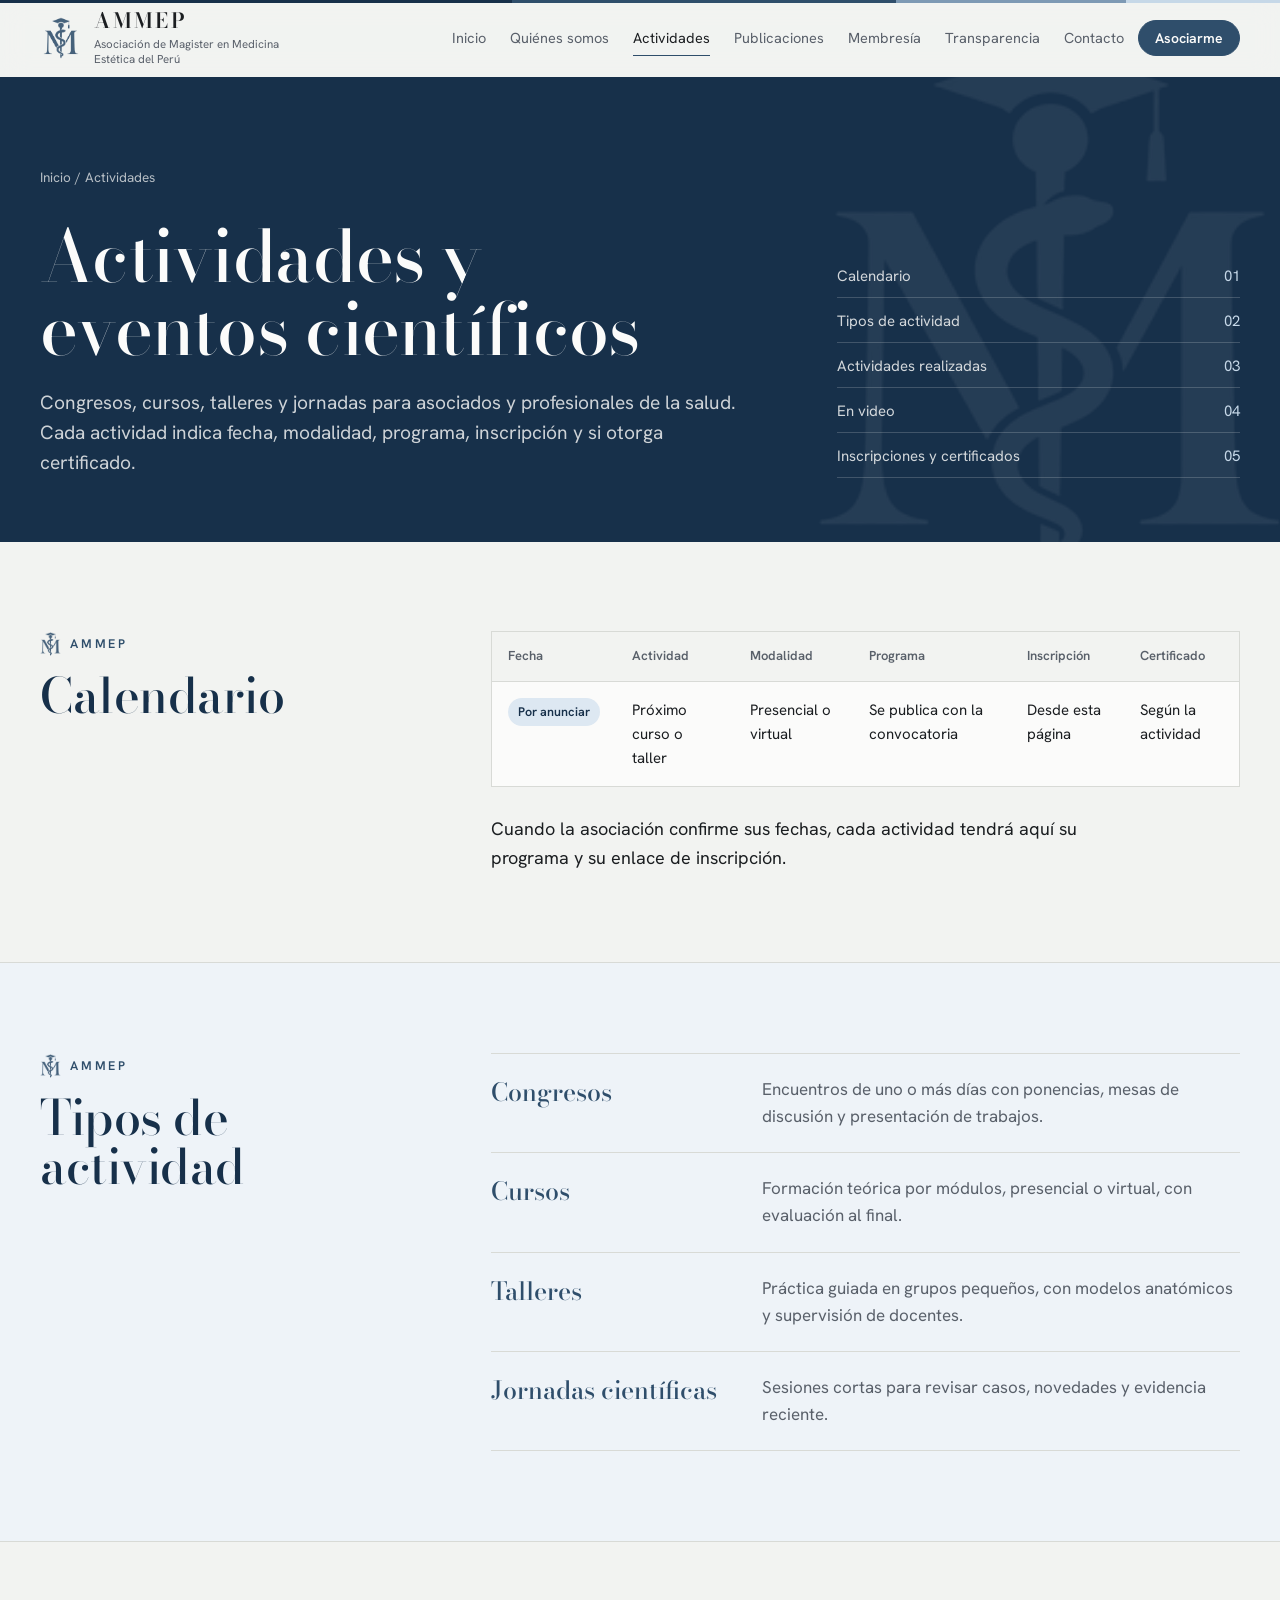
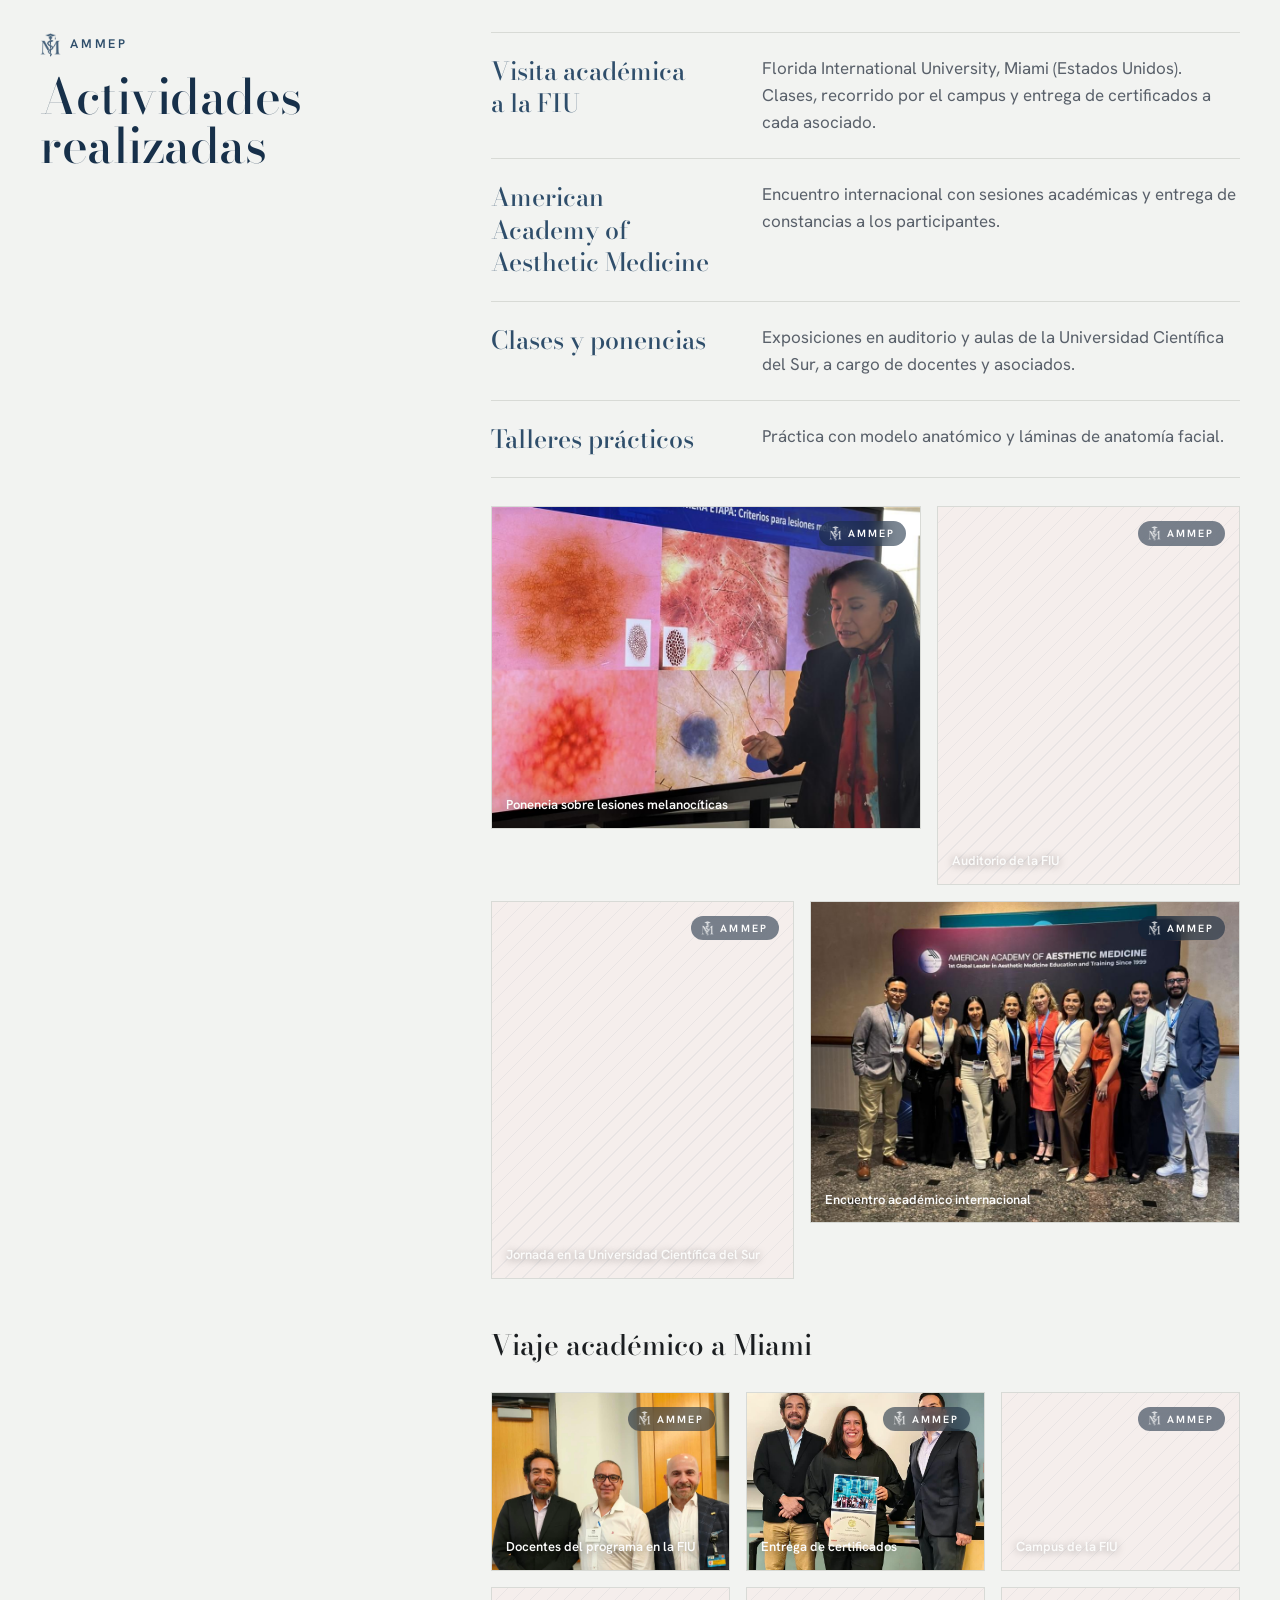
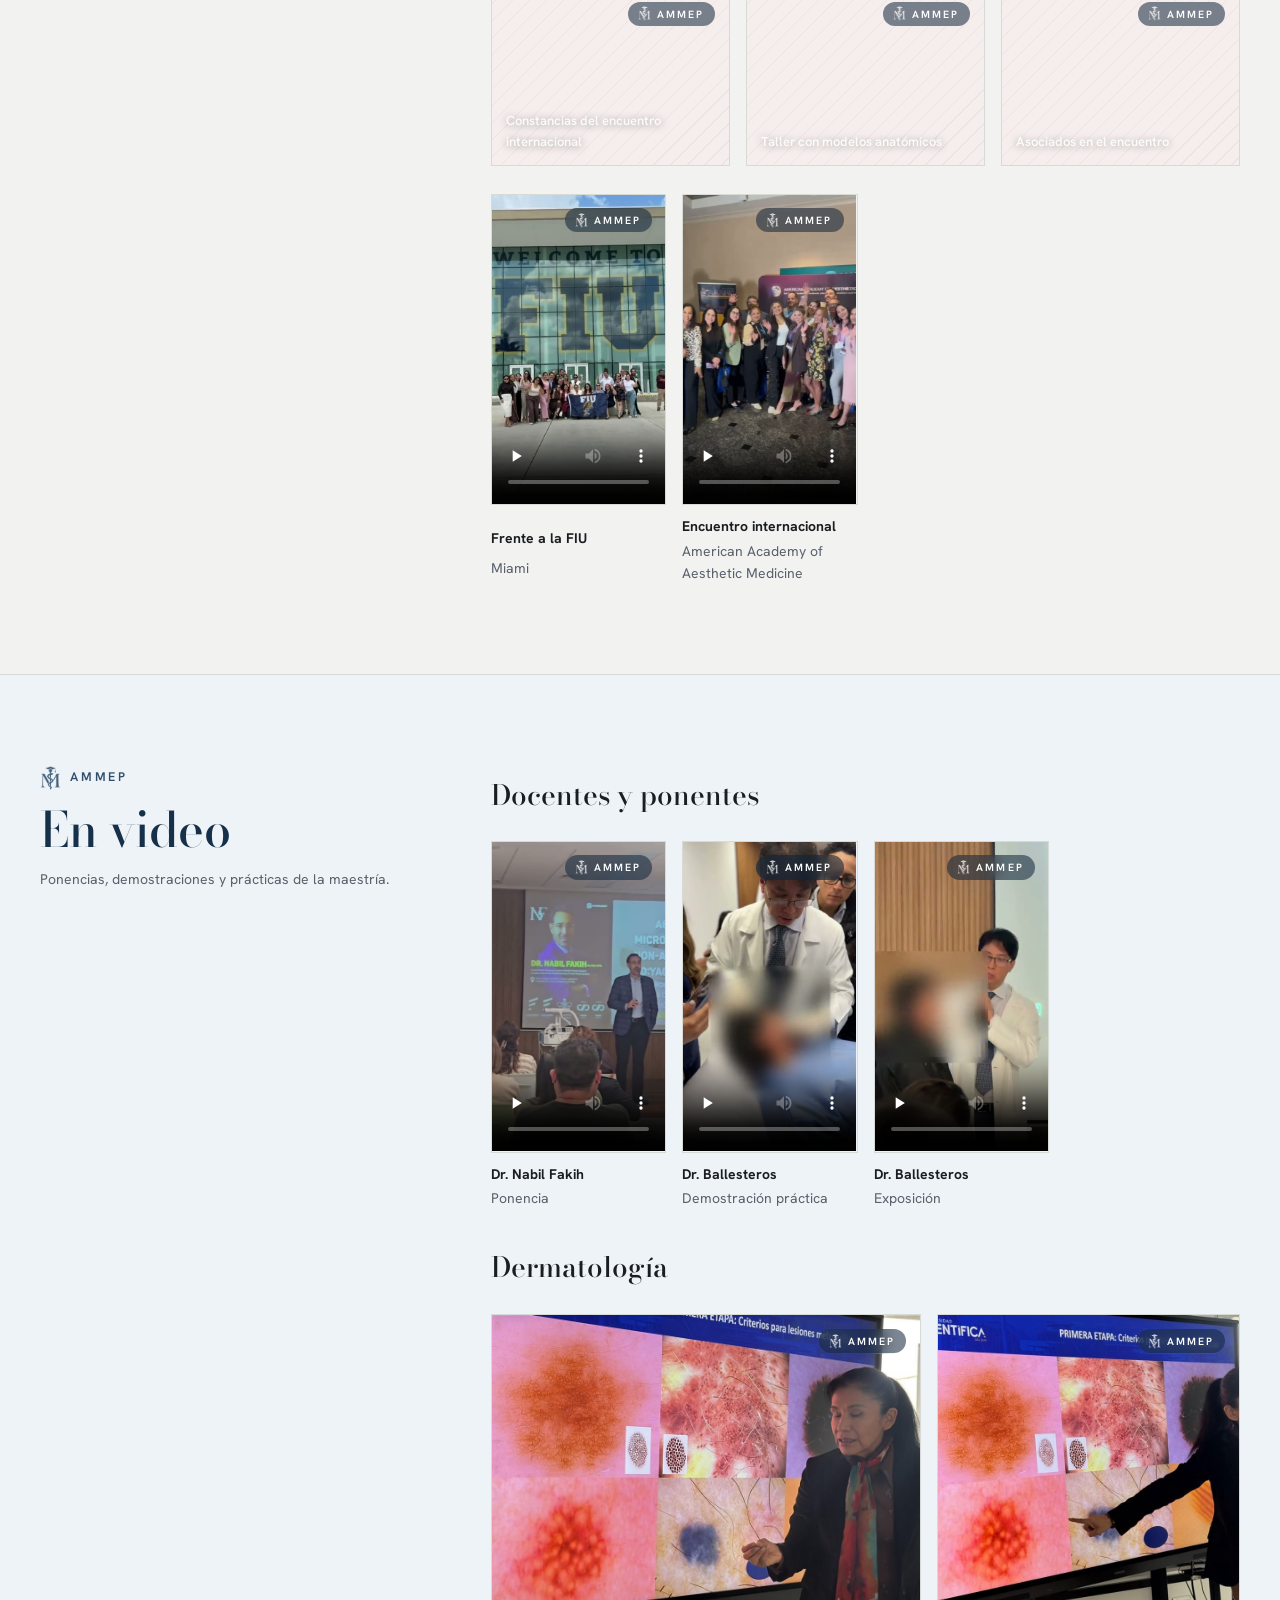
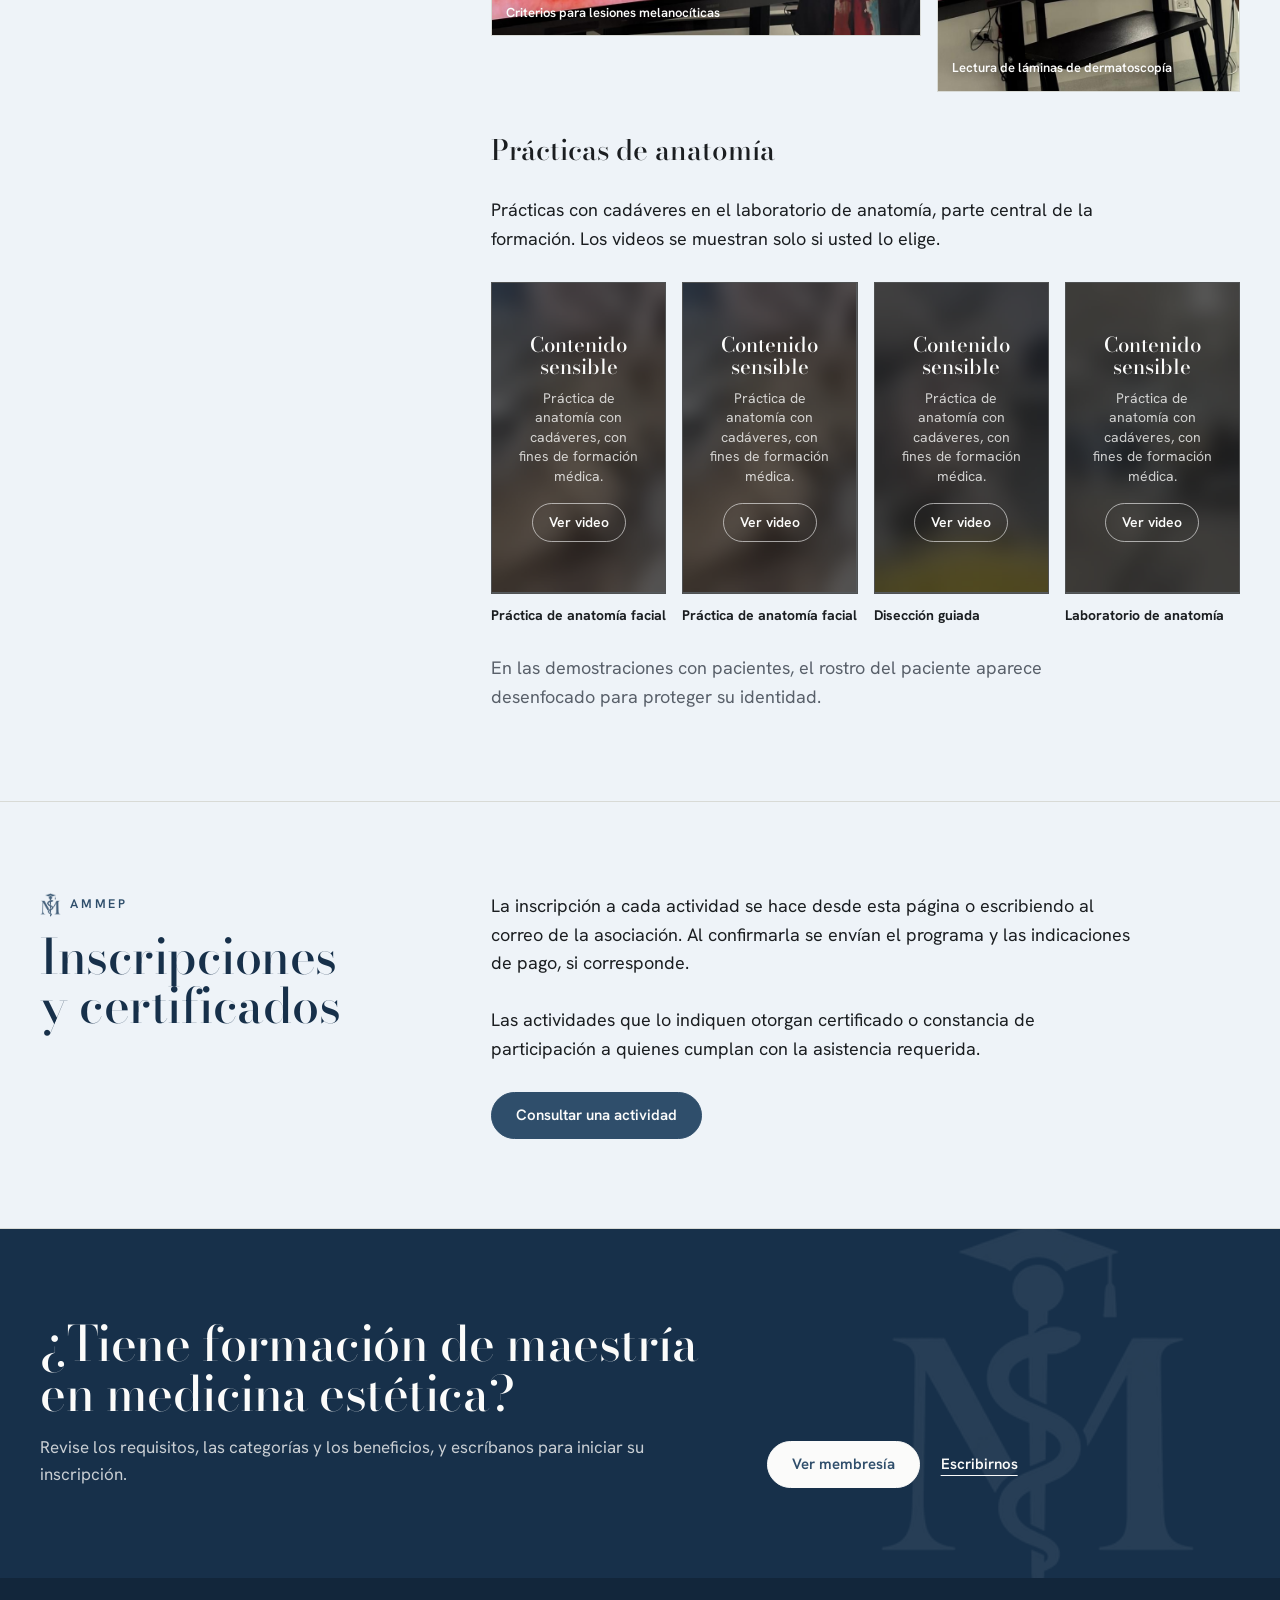
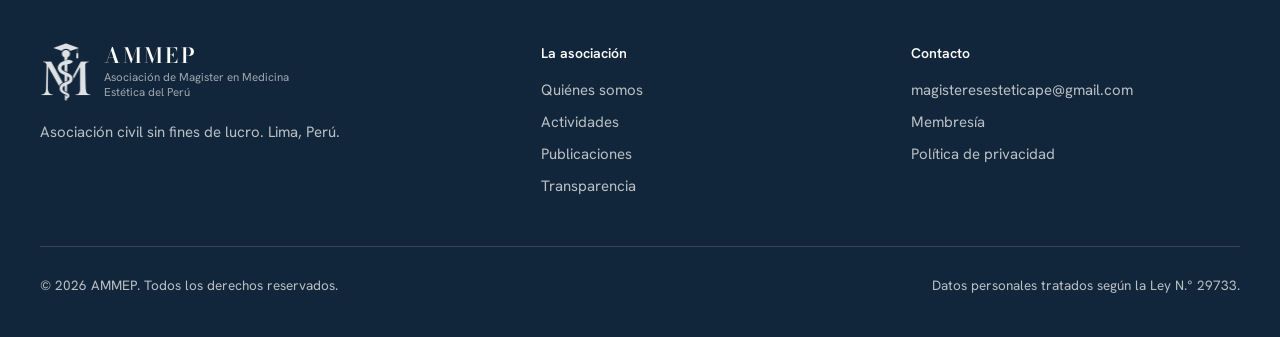
==== commit 9dd29d1d: "Cuarta tanda: certificados en la FIU y viaje académico Co-Authored-By: Claude Opus 5.5 <noreply@anth" ====
--- a/actividades.html
+++ b/actividades.html
@@ -98,7 +98,8 @@
     </div>
     <div class="cuerpo">
       <ul class="filas">
-        <li><h3>Visita académica a la FIU</h3><p>Florida International University, Miami (Estados Unidos).</p></li>
+        <li><h3>Visita académica a la FIU</h3><p>Florida International University, Miami (Estados Unidos). Clases, recorrido por el campus y entrega de certificados a cada asociado.</p></li>
+        <li><h3>American Academy of Aesthetic Medicine</h3><p>Encuentro internacional con sesiones académicas y entrega de constancias a los participantes.</p></li>
         <li><h3>Clases y ponencias</h3><p>Exposiciones en auditorio y aulas de la Universidad Científica del Sur, a cargo de docentes y asociados.</p></li>
         <li><h3>Talleres prácticos</h3><p>Práctica con modelo anatómico y láminas de anatomía facial.</p></li>
       </ul>
@@ -107,6 +108,19 @@
         <figure class="foto"><img src="assets/fotos/fiu-auditorio.jpg" alt="Auditorio de la FIU" loading="lazy" decoding="async" style="object-position:center 70%"><figcaption><b>Auditorio de la FIU</b><code>assets/fotos/fiu-auditorio.jpg</code></figcaption></figure>
         <figure class="foto"><img src="assets/fotos/grupo-cientifica.jpg" alt="Jornada en la Universidad Científica del Sur" loading="lazy" decoding="async" style="object-position:center 65%"><figcaption><b>Jornada en la Universidad Científica del Sur</b><code>assets/fotos/grupo-cientifica.jpg</code></figcaption></figure>
         <figure class="foto"><img src="assets/fotos/aaam-grupo.jpg" alt="Encuentro académico internacional" loading="lazy" decoding="async" style="object-position:center 60%"><figcaption><b>Encuentro académico internacional</b><code>assets/fotos/aaam-grupo.jpg</code></figcaption></figure>
+      </div>
+      <h3 class="sub-galeria">Viaje académico a Miami</h3>
+      <div class="galeria galeria-viaje">
+        <figure class="foto"><img src="assets/fotos/fiu-docentes.jpg" alt="Docentes del programa en la FIU" loading="lazy" decoding="async" style="object-position:center 30%"><figcaption><b>Docentes del programa en la FIU</b><code>assets/fotos/fiu-docentes.jpg</code></figcaption></figure>
+        <figure class="foto"><img src="assets/fotos/certificado-3.jpg" alt="Entrega de certificados" loading="lazy" decoding="async" style="object-position:center 35%"><figcaption><b>Entrega de certificados</b><code>assets/fotos/certificado-3.jpg</code></figcaption></figure>
+        <figure class="foto"><img src="assets/fotos/fiu-campus.jpg" alt="Campus de la FIU" loading="lazy" decoding="async" style="object-position:center"><figcaption><b>Campus de la FIU</b><code>assets/fotos/fiu-campus.jpg</code></figcaption></figure>
+        <figure class="foto"><img src="assets/fotos/aaam-certificados.jpg" alt="Constancias del encuentro internacional" loading="lazy" decoding="async" style="object-position:center 40%"><figcaption><b>Constancias del encuentro internacional</b><code>assets/fotos/aaam-certificados.jpg</code></figcaption></figure>
+        <figure class="foto"><img src="assets/fotos/taller-modelos.jpg" alt="Taller con modelos anatómicos" loading="lazy" decoding="async" style="object-position:center"><figcaption><b>Taller con modelos anatómicos</b><code>assets/fotos/taller-modelos.jpg</code></figcaption></figure>
+        <figure class="foto"><img src="assets/fotos/aaam-salon.jpg" alt="Asociados en el encuentro" loading="lazy" decoding="async" style="object-position:center 60%"><figcaption><b>Asociados en el encuentro</b><code>assets/fotos/aaam-salon.jpg</code></figcaption></figure>
+      </div>
+      <div class="videos">
+        <figure class="video"><video controls playsinline preload="none" poster="assets/videos/fiu-saludo.jpg"><source src="assets/videos/fiu-saludo.mp4" type="video/mp4"></video><figcaption><b>Frente a la FIU</b><span>Miami</span></figcaption></figure>
+        <figure class="video"><video controls playsinline preload="none" poster="assets/videos/aaam-saludo.jpg"><source src="assets/videos/aaam-saludo.mp4" type="video/mp4"></video><figcaption><b>Encuentro internacional</b><span>American Academy of Aesthetic Medicine</span></figcaption></figure>
       </div>
     </div>
   </div>
--- a/assets/estilos.css
+++ b/assets/estilos.css
@@ -284,7 +284,7 @@
 
 /* Videos */
 .cuerpo > h3 { font-family: var(--display); font-size: 28px; font-weight: 500; margin-top: 12px; }
-.videos { display: grid; grid-template-columns: repeat(auto-fit, minmax(150px, 1fr)); gap: 16px; }
+.videos { display: grid; grid-template-columns: repeat(auto-fill, minmax(150px, 1fr)); gap: 16px; }
 @media (max-width: 680px) { .videos { grid-template-columns: repeat(2, minmax(0, 1fr)); gap: 12px; } }
 .video { margin: 0; display: grid; gap: 10px; position: relative; }
 .video video { width: 100%; aspect-ratio: 9 / 16; object-fit: cover; background: var(--grafito); border: 1px solid var(--linea); display: block; }
@@ -484,3 +484,146 @@
 
 /* el enlace "texto" no debe heredar la grilla del bloque de texto de la portada */
 .portada .acciones .boton.texto { display: inline-flex; gap: 10px; }
+
+/* ---------- Identidad de marca: azul del emblema y su familia, sello AMMEP en fotos y títulos ---------- */
+:root {
+  --tinta: #17304a;
+  --noche: #12263b;
+  --cielo: #dde8f2;
+  --cielo-2: #c6d8e8;
+  --acero: #7d99b4;
+  --hielo: #eef3f8;
+}
+h1, h2 { color: var(--tinta); }
+.filas h3 { color: var(--marino); }
+.estado { background: var(--cielo); color: var(--tinta); }
+.bloque.tinte { background: var(--hielo); }
+::selection { background: var(--cielo-2); color: var(--tinta); }
+
+/* franja de marca sobre el menú */
+.cabecera::before { content: ""; position: absolute; left: 0; right: 0; top: 0; height: 3px; background: linear-gradient(90deg, var(--tinta) 0 40%, var(--marino) 40% 70%, var(--acero) 70% 88%, var(--cielo-2) 88%); }
+
+/* antetítulo con el emblema: se repite en cada sección */
+.antetitulo, .bloque .cabeza::before, .lugares > .contenedor::before {
+  display: inline-flex; align-items: center; min-height: 26px; padding-left: 30px;
+  font: 600 12.5px/1 var(--texto); letter-spacing: .22em; text-transform: uppercase; color: var(--marino);
+  background: url("logo.png") left center / auto 24px no-repeat;
+}
+.bloque .cabeza::before { content: "AMMEP"; justify-self: start; }
+.antetitulo { margin: 0; }
+
+/* encabezado de páginas internas en azul, con el emblema de fondo */
+.titulo-pagina { position: relative; overflow: hidden; background: var(--tinta); color: var(--hueso); border-bottom: 0; isolation: isolate; }
+.titulo-pagina::after { content: ""; position: absolute; z-index: -1; right: -4%; top: 50%; width: min(46vw, 560px); aspect-ratio: 1; transform: translateY(-50%); background: url("logo-blanco.png") center / contain no-repeat; opacity: .07; }
+.titulo-pagina h1 { color: var(--hueso); }
+.titulo-pagina .lead { color: rgba(251, 251, 250, .8); }
+.titulo-pagina .ruta { color: rgba(251, 251, 250, .7); }
+.titulo-pagina .ruta a:hover { color: var(--hueso); }
+.titulo-pagina .indice a { color: rgba(251, 251, 250, .82); border-bottom-color: rgba(251, 251, 250, .18); }
+.titulo-pagina .indice a span:last-child { color: var(--cielo-2); }
+.titulo-pagina .indice a:hover { color: var(--hueso); }
+
+/* sello AMMEP en la esquina de las fotos y videos */
+.foto-v3::after, .banda-foto::after, .ficha-foto .imagen::after, .placa::after, .foto-bloque::after, .galeria .foto::after, .video:not(.sensible)::after {
+  content: "AMMEP"; position: absolute; z-index: 2; top: 14px; right: 14px; pointer-events: none;
+  padding: 7px 11px 7px 29px; border-radius: 99px;
+  font: 600 10.5px/1 var(--texto); letter-spacing: .2em; color: #fff;
+  background: url("logo-blanco.png") 10px 50% / auto 15px no-repeat, rgba(18, 38, 59, .55);
+  backdrop-filter: blur(8px); -webkit-backdrop-filter: blur(8px);
+}
+.ficha-foto .imagen, .foto-bloque { position: relative; }
+.banda-foto::after { top: 22px; right: max(20px, calc((100vw - var(--ancho)) / 2 + 20px)); padding: 9px 14px 9px 36px; font-size: 12px; background-size: auto 19px, auto; background-position: 12px 50%, 0 0; }
+.foto-v3::after { top: auto; bottom: 18px; right: 18px; }
+
+/* Ciencia, docencia y ética: franja azul con tarjetas */
+.servicios { position: relative; overflow: hidden; isolation: isolate; background: var(--marino); color: var(--hueso); padding-block: clamp(64px, 8vw, 112px); }
+.servicios::after { content: ""; position: absolute; z-index: -1; left: -6%; bottom: -18%; width: min(40vw, 480px); aspect-ratio: 1; background: url("logo-blanco.png") center / contain no-repeat; opacity: .06; }
+.cabeza-servicios { display: grid; gap: 14px; justify-items: center; text-align: center; margin-bottom: clamp(36px, 5vw, 60px); }
+.cabeza-servicios h2 { color: var(--hueso); }
+.cabeza-servicios p:not(.antetitulo) { color: rgba(251, 251, 250, .8); font-size: 18px; }
+.servicios .antetitulo { color: var(--cielo-2); background-image: url("logo-blanco.png"); }
+.tarjetas-servicio { list-style: none; margin: 0; padding: 0; display: grid; grid-template-columns: repeat(4, minmax(0, 1fr)); gap: 18px; }
+.tarjetas-servicio li { display: grid; align-content: start; gap: 12px; padding: 28px 24px 30px; border-radius: 18px; background: var(--hielo); color: var(--grafito); }
+.tarjetas-servicio li:nth-child(2) { background: var(--cielo); }
+.tarjetas-servicio li:nth-child(3) { background: #fff; }
+.tarjetas-servicio li:nth-child(4) { background: var(--cielo-2); }
+.tarjetas-servicio .icono { width: 52px; height: 52px; border-radius: 50%; background: var(--tinta); display: grid; place-items: center; margin-bottom: 6px; }
+.tarjetas-servicio .icono svg { width: 26px; height: 26px; fill: none; stroke: var(--hueso); stroke-width: 1.6; stroke-linecap: round; stroke-linejoin: round; }
+.tarjetas-servicio h3 { font: 500 25px/1.15 var(--display); color: var(--tinta); }
+.tarjetas-servicio p { color: var(--pizarra); font-size: 16px; }
+
+/* Dónde nos formamos: azul noche y fichas en la familia del azul */
+.lugares { background: var(--noche); position: relative; overflow: hidden; isolation: isolate; }
+.lugares::after { content: ""; position: absolute; z-index: -1; right: -5%; top: -6%; width: min(36vw, 440px); aspect-ratio: 1; background: url("logo-blanco.png") center / contain no-repeat; opacity: .05; }
+.lugares > .contenedor::before { content: "AMMEP"; color: var(--cielo-2); background-image: url("logo-blanco.png"); margin-bottom: 18px; }
+.ficha-foto .imagen { background: #1d3550; }
+.ficha-foto:nth-child(4n+1) figcaption { background: var(--cielo); color: var(--tinta); }
+.ficha-foto:nth-child(4n+2) figcaption { background: var(--marino); color: var(--hueso); }
+.ficha-foto:nth-child(4n+3) figcaption { background: var(--cielo-2); color: var(--tinta); }
+.ficha-foto:nth-child(4n+4) figcaption { background: var(--hueso); color: var(--tinta); }
+
+/* Docentes: celeste de la marca */
+.placa-campo { background: var(--cielo); }
+.placa { background: var(--tinta); }
+.celdas > :first-child { background: var(--tinta); }
+.celdas > :last-child { background: var(--cielo-2); color: var(--tinta); }
+.pestanas button[aria-selected="true"] { color: var(--tinta); }
+
+/* Llamado y pie con el emblema grande */
+.llamado { position: relative; overflow: hidden; isolation: isolate; background: var(--tinta); }
+.llamado::after { content: ""; position: absolute; z-index: -1; right: 4%; top: 50%; width: min(34vw, 380px); aspect-ratio: 1; transform: translateY(-50%); background: url("logo-blanco.png") center / contain no-repeat; opacity: .08; }
+.pie { background: var(--noche); }
+.pie .marca img { width: 52px; height: 60px; }
+
+@media (max-width: 960px) {
+  .tarjetas-servicio { grid-template-columns: repeat(2, minmax(0, 1fr)); }
+}
+@media (max-width: 680px) {
+  .tarjetas-servicio { grid-template-columns: minmax(0, 1fr); gap: 12px; }
+  .tarjetas-servicio li { padding: 22px 20px 24px; }
+  .foto-v3::after, .ficha-foto .imagen::after, .placa::after, .foto-bloque::after, .galeria .foto::after, .video:not(.sensible)::after { top: 10px; right: 10px; padding: 6px 9px 6px 25px; font-size: 9.5px; background-size: auto 13px, auto; background-position: 8px 50%, 0 0; }
+  .foto-v3::after { top: auto; bottom: 12px; }
+  .banda-foto::after { top: 14px; right: 14px; padding: 7px 11px 7px 29px; font-size: 10.5px; background-size: auto 15px, auto; background-position: 10px 50%, 0 0; }
+  .llamado::after { width: 70vw; right: -24%; opacity: .06; }
+}
+
+/* ---------- Certificados en la FIU (inicio) y viaje (actividades) ---------- */
+.certificacion { background: var(--hielo); padding-block: clamp(64px, 8vw, 112px) clamp(48px, 6vw, 80px); overflow: hidden; }
+.certificacion > .contenedor { display: grid; grid-template-columns: minmax(0, 1.2fr) minmax(0, .8fr); gap: 32px clamp(32px, 5vw, 80px); align-items: center; }
+.cert-texto { display: grid; gap: 18px; justify-items: start; }
+.cert-texto p:not(.antetitulo) { font-size: 18px; color: var(--pizarra); max-width: 42ch; }
+.cert-video { margin: 0; position: relative; width: 100%; max-width: 340px; justify-self: center; border-radius: 22px; overflow: hidden; box-shadow: 0 40px 70px -44px rgba(18, 38, 59, .6); background: var(--tinta); }
+.cert-video video { width: 100%; aspect-ratio: 9 / 16; object-fit: cover; display: block; }
+.cert-video figcaption { position: absolute; left: 18px; bottom: 14px; font-size: 13.5px; font-weight: 600; color: #fff; text-shadow: 0 1px 10px rgba(0, 0, 0, .5); }
+.cert-video::after { content: "AMMEP"; position: absolute; z-index: 2; top: 14px; right: 14px; pointer-events: none; padding: 7px 11px 7px 29px; border-radius: 99px; font: 600 10.5px/1 var(--texto); letter-spacing: .2em; color: #fff; background: url("logo-blanco.png") 10px 50% / auto 15px no-repeat, rgba(18, 38, 59, .55); backdrop-filter: blur(8px); -webkit-backdrop-filter: blur(8px); }
+
+.carrusel { margin-top: clamp(40px, 5vw, 64px); overflow: hidden; -webkit-mask-image: linear-gradient(90deg, transparent, #000 6%, #000 94%, transparent); mask-image: linear-gradient(90deg, transparent, #000 6%, #000 94%, transparent); }
+.pista { display: flex; gap: 16px; width: max-content; }
+.retrato { margin: 0; position: relative; width: clamp(180px, 17vw, 240px); aspect-ratio: 3 / 4; border-radius: 16px; overflow: hidden; background: var(--cielo); flex: none; }
+.retrato img { width: 100%; height: 100%; object-fit: cover; object-position: center 40%; }
+.retrato::after { content: ""; position: absolute; right: 10px; bottom: 10px; width: 30px; height: 30px; border-radius: 50%; background: url("logo-blanco.png") center / auto 17px no-repeat, rgba(18, 38, 59, .6); }
+@media (prefers-reduced-motion: no-preference) {
+  .pista { animation: desfile 60s linear infinite; }
+  .carrusel:hover .pista { animation-play-state: paused; }
+}
+@media (prefers-reduced-motion: reduce) {
+  .carrusel { overflow-x: auto; }
+  .pista .retrato[aria-hidden] { display: none; }
+}
+@keyframes desfile { to { transform: translateX(calc(-50% - 8px)); } }
+
+.cuerpo > h3.sub-galeria { margin-top: 20px; }
+.galeria.galeria-viaje .foto:nth-child(n) { grid-column: span 4; aspect-ratio: 4 / 3; }
+.galeria.galeria-viaje .foto:nth-child(2), .galeria.galeria-viaje .foto:nth-child(4) { aspect-ratio: 4 / 3; }
+
+@media (max-width: 960px) {
+  .certificacion > .contenedor { grid-template-columns: minmax(0, 1fr); }
+  .galeria.galeria-viaje .foto:nth-child(n) { grid-column: span 6; }
+}
+@media (max-width: 680px) {
+  .retrato { width: 150px; border-radius: 12px; }
+  .pista { gap: 10px; }
+  @keyframes desfile { to { transform: translateX(calc(-50% - 5px)); } }
+  .galeria.galeria-viaje .foto:nth-child(n) { grid-column: span 12; }
+  .cert-video { max-width: 280px; }
+}
